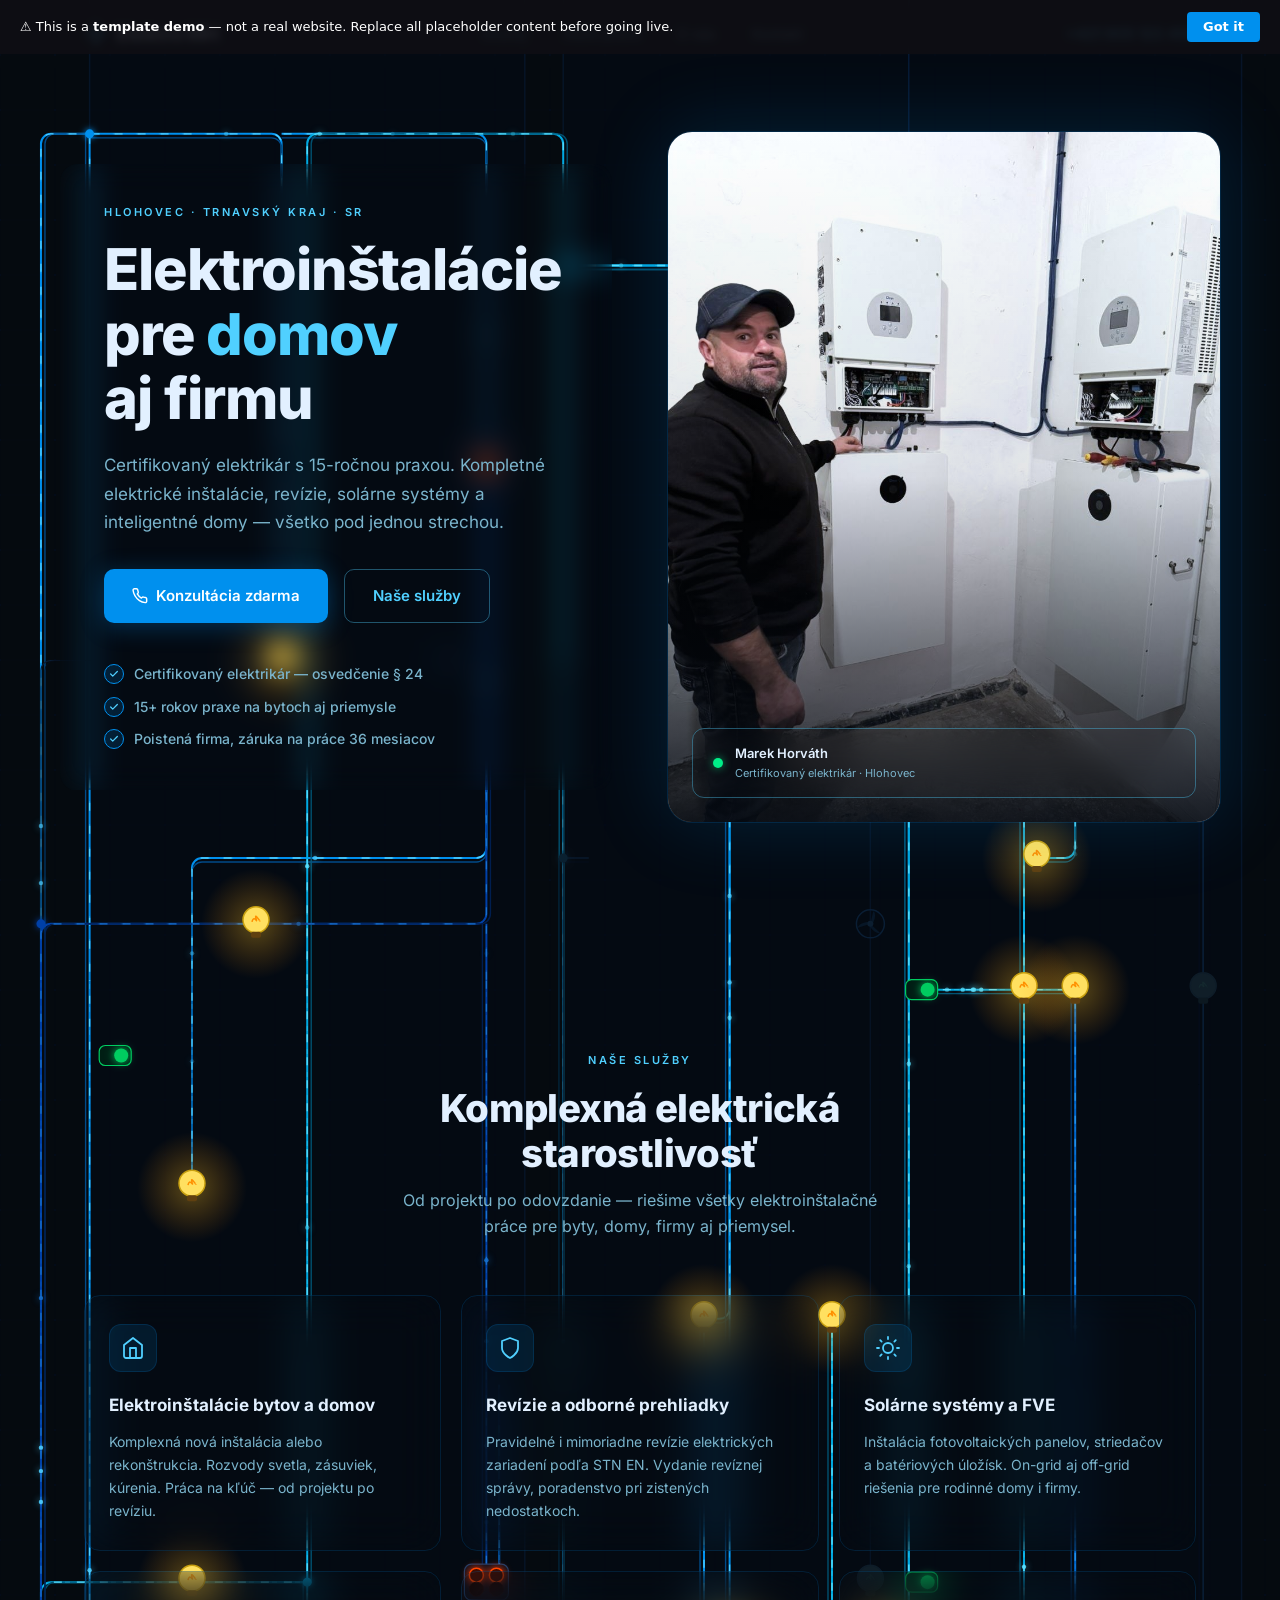
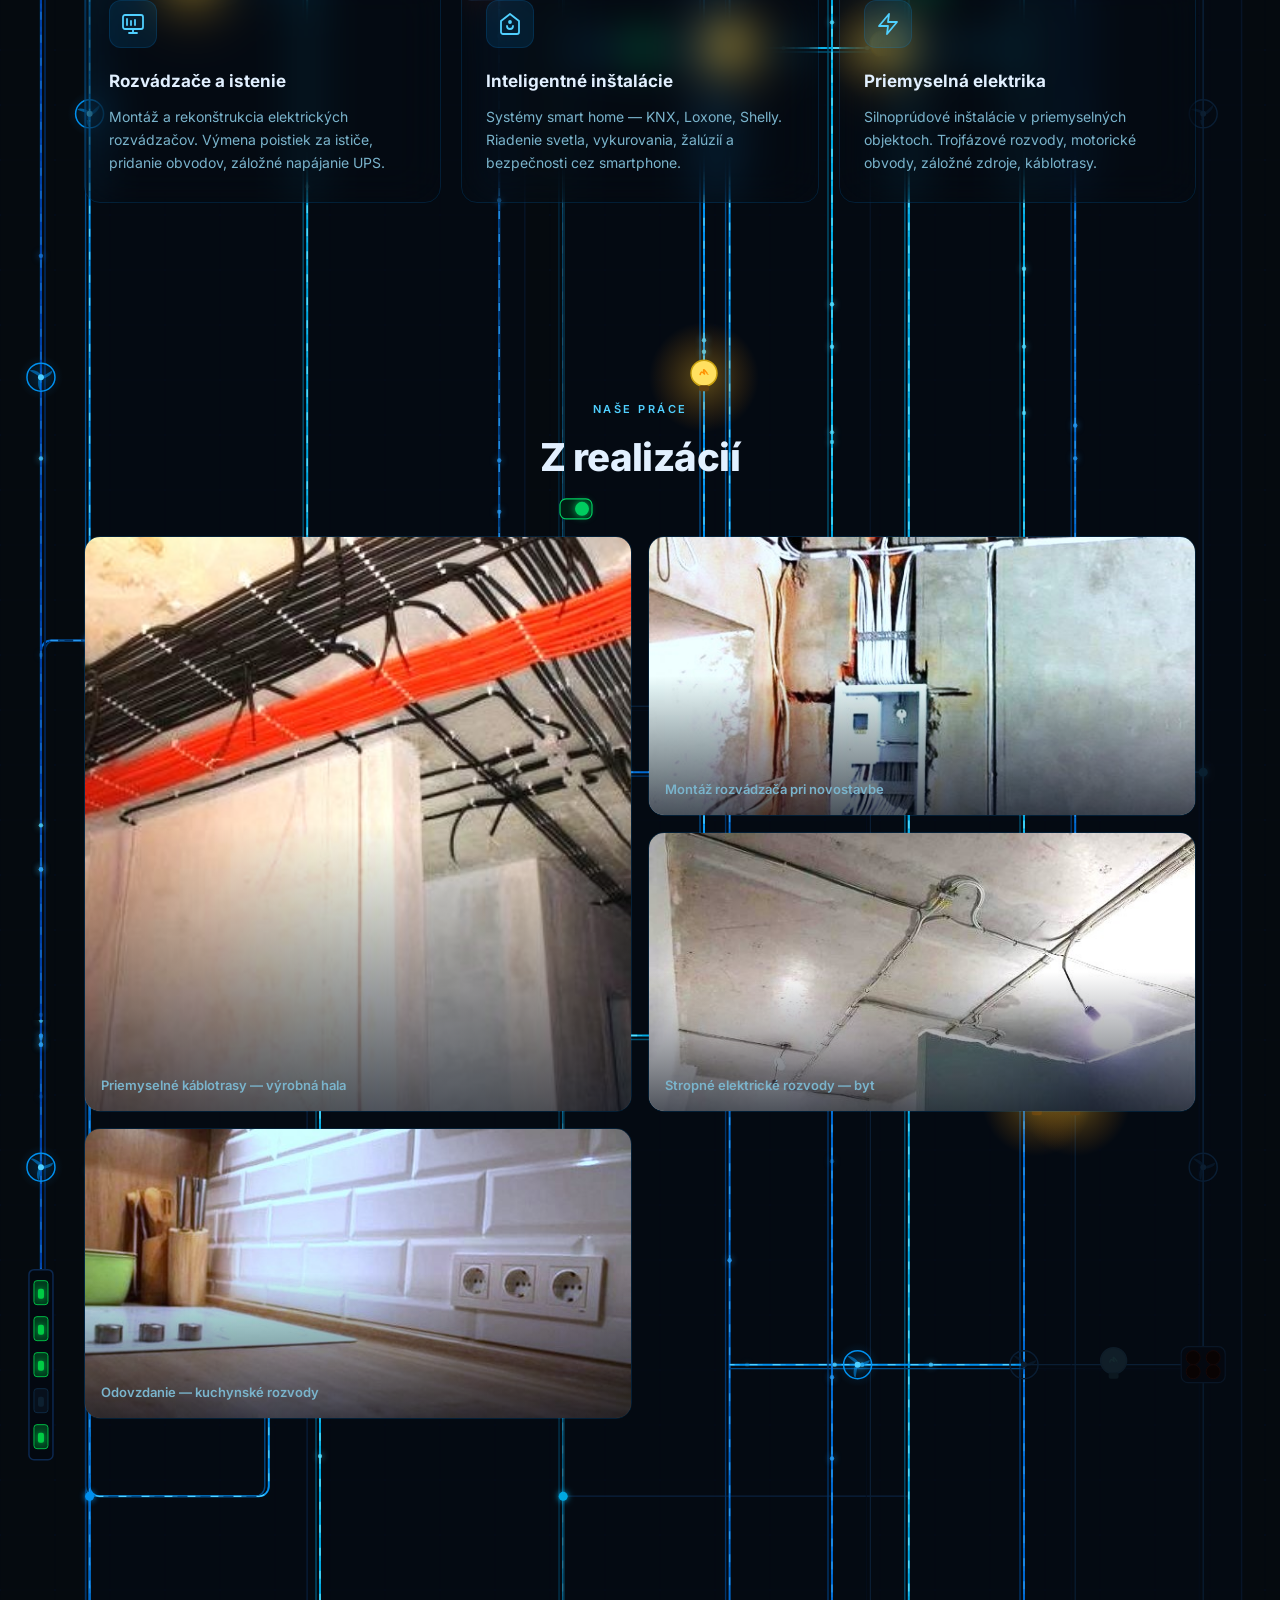
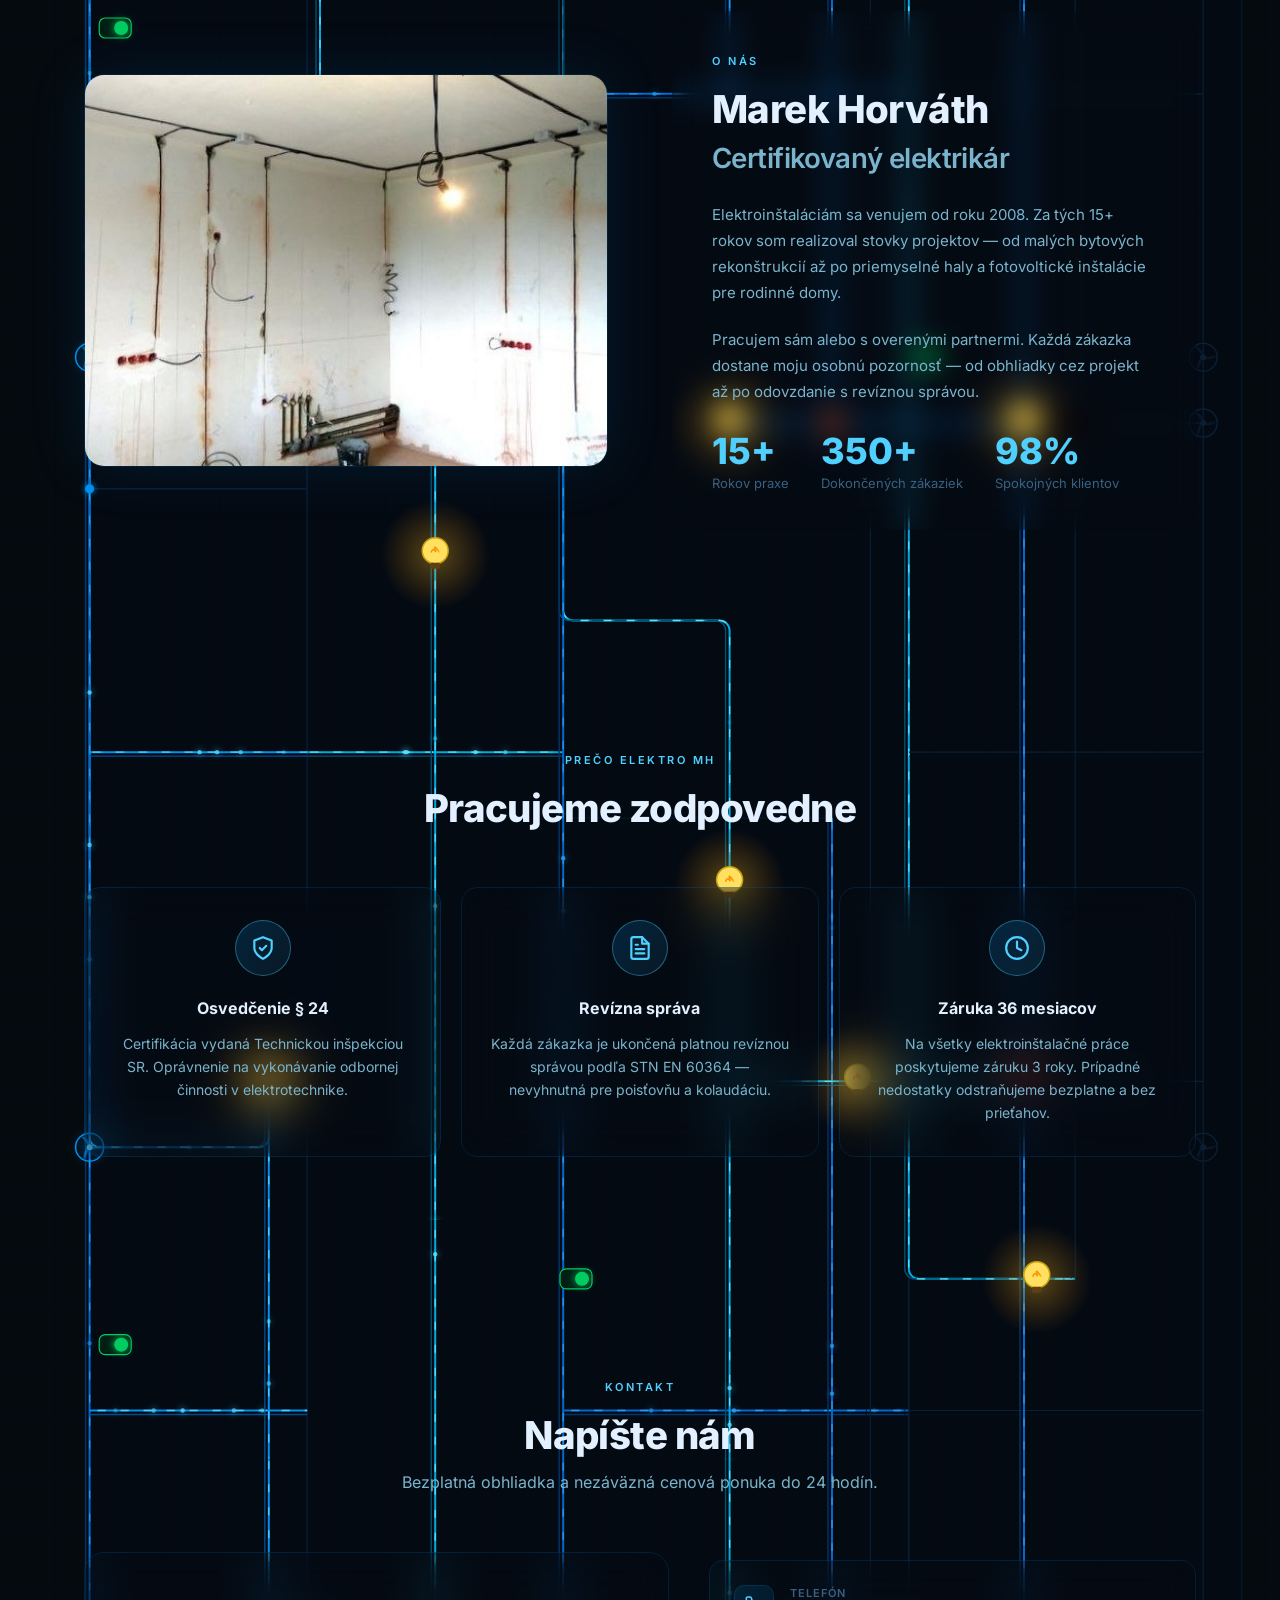
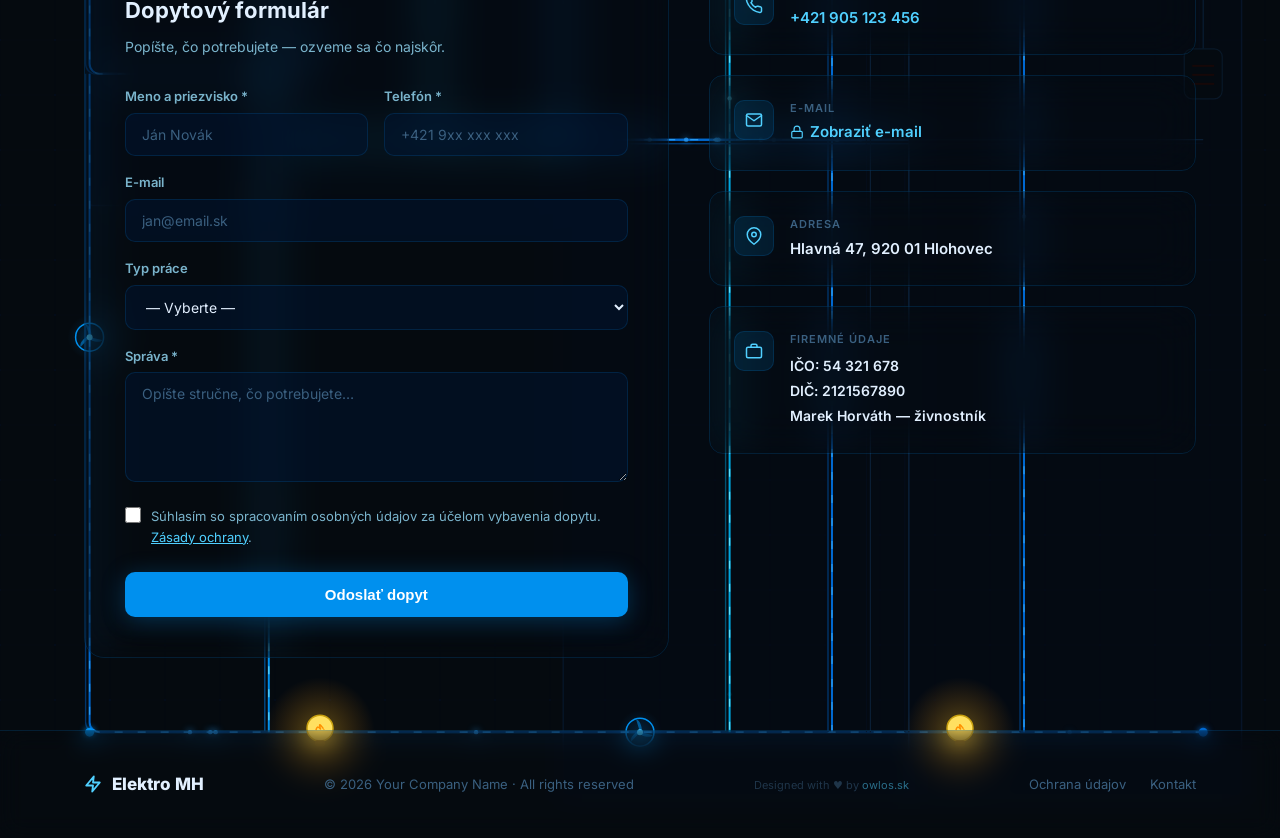
==== index.html @ 4c2c9cc1 "initial commit" ====
<!DOCTYPE html>
<html lang="sk">
<head>
<meta charset="UTF-8">
<meta name="viewport" content="width=device-width,initial-scale=1">
<title>Elektro MH — Marek Horváth · Elektroinštalácie Hlohovec</title>
<meta name="description" content="Certifikovaný elektrikár Hlohovec. Elektroinštalácie, revízie, solárne systémy, rozvádzače. Rýchlo, spoľahlivo, s garanciou.">
<!-- Fonts are self-hosted in /fonts/ — GDPR compliant, no external requests -->
<link rel="stylesheet" href="fonts/fonts.css">
<style>
/* ── Electrician Template — Designed with love by owlos.sk ── */

/* ── Demo disclaimer banner ── */
#owlos-demo-banner{position:fixed;top:0;left:0;right:0;z-index:9999;background:rgba(15,15,20,.92);color:#fff;padding:12px 20px;display:flex;align-items:center;justify-content:space-between;gap:16px;font:13px/1.4 system-ui,sans-serif;backdrop-filter:blur(4px);-webkit-backdrop-filter:blur(4px)}
#owlos-demo-ok{flex-shrink:0;background:#0090ee;color:#fff;border:none;padding:6px 16px;border-radius:4px;cursor:pointer;font:inherit;font-weight:600;white-space:nowrap}

/* ── Reset & root ────────────────────────────────────────── */
*,*::before,*::after{margin:0;padding:0;box-sizing:border-box}
html{scroll-behavior:smooth}
:root{
  --bg:#050a0f;
  --glass:rgba(4,10,22,.70);
  --glass-2:rgba(4,10,22,.88);
  --border:rgba(0,144,238,.16);
  --border-h:rgba(80,208,255,.38);
  --brand:#0090ee;
  --brand-l:#50d0ff;
  --brand-glow:rgba(0,144,238,.10);
  --text:#e2f0ff;
  --text-m:#7ab4cc;
  --text-d:#3a6080;
  --r:12px;
  --r2:20px;
  --blur:blur(22px);
  --tr:.3s ease;
  --nav-h:68px;
}
body{
  background:var(--bg);
  color:var(--text);
  font-family:'Inter',system-ui,-apple-system,sans-serif;
  overflow-x:hidden;
  line-height:1.6;
  position:relative;
}

/* ── Circuit canvas — full page height, scrolls with content */
#circuit{
  position:absolute;top:0;left:0;
  width:100%;
  pointer-events:auto;z-index:0;
}

/* ── All page content above circuit ──────────────────────── */
header,main,footer{position:relative;z-index:1}

/* ── Pointer-events threading ─────────────────────────────── */
/* main passes through clicks to canvas in gap areas         */
main{pointer-events:none}
/* sections and footer intercept clicks normally             */
section,footer,header{pointer-events:auto}

/* Sections are transparent — circuit visible everywhere     */

/* ── Gap strips between sections — circuit shines through ── */
.gap{
  height:72px;
  background:transparent;
  pointer-events:none;
  position:relative;z-index:1;
}

/* ── Layout ──────────────────────────────────────────────── */
.container{max-width:1160px;margin:0 auto;padding:0 24px}
.section{padding:72px 0}
.section-sm{padding:48px 0}

/* ── Glass card ──────────────────────────────────────────── */
.glass{
  background:rgba(4,10,22,.001);
  backdrop-filter:var(--blur);
  -webkit-backdrop-filter:var(--blur);
  border:1px solid var(--border);
  border-radius:var(--r2);
}

/* ── Typography ──────────────────────────────────────────── */
.eyebrow{
  display:inline-block;
  font-size:11px;font-weight:600;
  letter-spacing:2.5px;text-transform:uppercase;
  color:var(--brand-l);margin-bottom:16px;
}
h1{font-size:clamp(36px,4.5vw,60px);font-weight:800;line-height:1.12;letter-spacing:-.02em}
h2{font-size:clamp(26px,3vw,40px);font-weight:800;line-height:1.18;letter-spacing:-.015em}
h3{font-size:18px;font-weight:700}
.accent{color:var(--brand-l)}
.section-head{text-align:center;margin-bottom:56px}
.section-head h2{margin-bottom:12px}
.section-head p{color:var(--text-m);max-width:520px;margin:0 auto}

/* ── Buttons ─────────────────────────────────────────────── */
.btn{
  display:inline-flex;align-items:center;gap:8px;
  padding:14px 28px;border-radius:10px;font-size:15px;font-weight:600;
  text-decoration:none;transition:all var(--tr);cursor:pointer;border:none;
}
.btn-primary{
  background:var(--brand);color:#fff;
  box-shadow:0 4px 24px rgba(0,144,238,.30);
}
.btn-primary:hover{background:#00a8ff;box-shadow:0 4px 32px rgba(0,144,238,.50);transform:translateY(-1px)}
.btn-outline{
  background:transparent;color:var(--brand-l);
  border:1.5px solid var(--border-h);
}
.btn-outline:hover{background:var(--brand-glow);border-color:var(--brand-l)}

/* ── NAV ─────────────────────────────────────────────────── */
.nav{
  position:fixed;top:0;left:0;right:0;height:var(--nav-h);
  z-index:100;transition:background var(--tr),box-shadow var(--tr);
}
.nav.scrolled{
  background:rgba(4,10,20,.88);
  backdrop-filter:blur(20px);-webkit-backdrop-filter:blur(20px);
  box-shadow:0 1px 0 var(--border);
}
.nav-inner{
  height:var(--nav-h);display:flex;align-items:center;gap:32px;
}
.logo{
  font-size:20px;font-weight:800;color:var(--text);letter-spacing:-.02em;
  text-decoration:none;display:flex;align-items:center;gap:8px;flex-shrink:0;
}
.logo-icon{color:var(--brand-l)}
.nav-links{display:flex;gap:4px;margin:0 auto}
.nav-links a{
  padding:8px 16px;border-radius:8px;font-size:14px;font-weight:500;
  color:var(--text-m);text-decoration:none;transition:all var(--tr);
}
.nav-links a:hover{color:var(--text);background:rgba(0,144,238,.08)}
.nav-tel{
  font-size:15px;font-weight:700;color:var(--brand-l);text-decoration:none;
  flex-shrink:0;transition:color var(--tr);
}
.nav-tel:hover{color:#fff}
.hamburger{display:none;background:none;border:none;cursor:pointer;padding:8px}
.hamburger span{display:block;width:22px;height:2px;background:var(--text-m);border-radius:2px;transition:all var(--tr)}
.hamburger span+span{margin-top:5px}

/* ── HERO ────────────────────────────────────────────────── */
.hero{
  min-height:100svh;
  display:flex;align-items:center;
  padding-top:var(--nav-h);
}
.hero-inner{
  display:grid;
  grid-template-columns:1fr 1fr;
  gap:56px;align-items:center;
  padding:64px 0 80px;
}
.hero-content{
  display:flex;flex-direction:column;align-items:flex-start;
  background:rgba(4,10,22,.001);
  backdrop-filter:blur(14px);-webkit-backdrop-filter:blur(14px);
  border-radius:18px;
  padding:40px 44px;
}
.hero h1{margin-bottom:20px}
.hero-lead{
  font-size:17px;line-height:1.7;
  color:var(--text-m);margin-bottom:32px;max-width:460px;
}
.hero-cta{display:flex;gap:16px;flex-wrap:wrap;margin-bottom:40px}
.trust{display:flex;flex-direction:column;gap:10px}
.trust-item{
  display:flex;align-items:center;gap:10px;
  font-size:14px;font-weight:500;color:var(--text-m);
}
.trust-check{
  width:20px;height:20px;border-radius:50%;flex-shrink:0;
  background:rgba(0,144,238,.15);border:1px solid var(--brand);
  display:flex;align-items:center;justify-content:center;
}
.trust-check svg{width:10px;height:10px;color:var(--brand-l)}

.hero-photo-wrap{
  position:relative;border-radius:24px;overflow:hidden;
  box-shadow:0 0 80px rgba(0,144,238,.18),0 0 0 1px var(--border);
  aspect-ratio:4/5;
}
.hero-photo-wrap img{
  width:100%;height:100%;object-fit:cover;object-position:center top;
  display:block;
}
.hero-photo-wrap::after{
  content:'';position:absolute;inset:0;
  background:linear-gradient(to top,rgba(5,10,18,.9) 0%,rgba(5,10,18,.1) 50%,transparent 100%);
}
.hero-badge{
  position:absolute;bottom:24px;left:24px;right:24px;z-index:2;
  display:flex;align-items:center;gap:12px;
  background:rgba(4,10,22,.001);backdrop-filter:blur(16px);
  border:1px solid var(--border-h);border-radius:12px;padding:14px 20px;
}
.badge-dot{width:10px;height:10px;border-radius:50%;background:#00ee88;flex-shrink:0;
  box-shadow:0 0 8px rgba(0,238,136,.6);}
.badge-txt{font-size:13px;font-weight:600;color:var(--text)}
.badge-sub{font-size:11px;color:var(--text-m);margin-top:2px}

/* ── SERVICES ────────────────────────────────────────────── */
.services-grid{
  display:grid;
  grid-template-columns:repeat(3,1fr);
  gap:20px;
}
.service-card{
  padding:28px 24px;border-radius:16px;
  background:rgba(4,10,22,.001);
  backdrop-filter:var(--blur);-webkit-backdrop-filter:var(--blur);
  border:1px solid var(--border);
  transition:border-color var(--tr),box-shadow var(--tr),transform var(--tr);
  cursor:default;
}
.service-card:hover{
  border-color:var(--border-h);
  box-shadow:0 8px 40px rgba(0,144,238,.14);
  transform:translateY(-3px);
}
.service-icon{
  width:48px;height:48px;border-radius:12px;
  background:rgba(0,144,238,.12);border:1px solid var(--border);
  display:flex;align-items:center;justify-content:center;
  margin-bottom:20px;
  color:var(--brand-l);
}
.service-icon svg{width:24px;height:24px}
.service-card h3{margin-bottom:10px;font-size:17px}
.service-card p{font-size:14px;color:var(--text-m);line-height:1.65}

/* ── PORTFOLIO ───────────────────────────────────────────── */
.portfolio-grid{
  display:grid;
  grid-template-columns:1fr 1fr;
  grid-template-rows:280px 280px;
  gap:16px;
}
.portfolio-item{
  position:relative;border-radius:16px;overflow:hidden;
  border:1px solid var(--border);cursor:pointer;
}
.portfolio-item:first-child{
  grid-row:1/3;
}
.portfolio-item img{
  width:100%;height:100%;object-fit:cover;object-position:center;
  transition:transform .6s ease;display:block;
}
.portfolio-item:hover img{transform:scale(1.04)}
.portfolio-item::after{
  content:'';position:absolute;inset:0;
  background:linear-gradient(to top,rgba(4,10,22,.7) 0%,transparent 50%);
}
.portfolio-caption{
  position:absolute;bottom:16px;left:16px;right:16px;z-index:2;
  font-size:13px;font-weight:600;color:var(--text-m);
}

/* ── ABOUT ───────────────────────────────────────────────── */
.about-inner{
  display:grid;
  grid-template-columns:1fr 1fr;
  gap:64px;align-items:center;
}
.about-photo{
  border-radius:20px;overflow:hidden;
  border:1px solid var(--border);
  box-shadow:0 0 60px rgba(0,144,238,.12);
  aspect-ratio:4/3;
}
.about-photo img{width:100%;height:100%;object-fit:cover;display:block}
.about-content{
  display:flex;flex-direction:column;gap:20px;
  background:rgba(4,10,22,.001);
  backdrop-filter:blur(14px);-webkit-backdrop-filter:blur(14px);
  border-radius:18px;padding:36px 40px;
}
.about-content h2{margin-bottom:4px}
.about-content p{color:var(--text-m);font-size:15px;line-height:1.75}
.stats-row{display:flex;gap:32px;margin-top:8px}
.stat{display:flex;flex-direction:column}
.stat-num{font-size:36px;font-weight:800;color:var(--brand-l);line-height:1}
.stat-lbl{font-size:13px;color:var(--text-d);margin-top:4px}

/* ── WHY US ──────────────────────────────────────────────── */
.why-grid{
  display:grid;
  grid-template-columns:repeat(3,1fr);
  gap:20px;
}
.why-card{
  padding:32px 28px;
  background:rgba(4,10,22,.001);
  backdrop-filter:var(--blur);-webkit-backdrop-filter:var(--blur);
  border:1px solid var(--border);
  border-radius:16px;text-align:center;
}
.why-icon{
  width:56px;height:56px;border-radius:50%;
  background:linear-gradient(135deg,rgba(0,144,238,.20),rgba(80,208,255,.08));
  border:1px solid var(--border-h);
  display:flex;align-items:center;justify-content:center;
  margin:0 auto 20px;color:var(--brand-l);
}
.why-icon svg{width:26px;height:26px}
.why-card h3{margin-bottom:10px;font-size:16px}
.why-card p{font-size:14px;color:var(--text-m);line-height:1.65}

/* ── CONTACT ─────────────────────────────────────────────── */
.contact-inner{
  display:grid;
  grid-template-columns:1.2fr 1fr;
  gap:40px;align-items:start;
}
.contact-form{
  padding:40px;border-radius:20px;
  background:rgba(4,10,22,.001);
  backdrop-filter:var(--blur);-webkit-backdrop-filter:var(--blur);
  border:1px solid var(--border);
}
.contact-form h3{font-size:22px;margin-bottom:8px}
.contact-form>.sub{font-size:14px;color:var(--text-m);margin-bottom:28px}
.field{margin-bottom:16px}
.field label{display:block;font-size:13px;font-weight:600;color:var(--text-m);margin-bottom:6px}
.field input,.field textarea,.field select{
  width:100%;padding:12px 16px;border-radius:10px;font-size:14px;
  background:rgba(0,20,50,.5);border:1px solid var(--border);
  color:var(--text);font-family:inherit;
  transition:border-color var(--tr),box-shadow var(--tr);
  outline:none;
}
.field input:focus,.field textarea:focus{
  border-color:var(--brand);
  box-shadow:0 0 0 3px rgba(0,144,238,.15);
}
.field textarea{min-height:110px;resize:vertical}
.field input::placeholder,.field textarea::placeholder{color:var(--text-d)}
.gdpr{display:flex;gap:10px;align-items:flex-start;margin-bottom:24px;
  font-size:13px;color:var(--text-m);}
.gdpr input[type=checkbox]{width:16px;height:16px;flex-shrink:0;margin-top:1px;accent-color:var(--brand)}
.form-success{
  display:none;padding:16px 20px;border-radius:10px;margin-top:16px;
  background:rgba(0,180,80,.12);border:1px solid rgba(0,180,80,.30);
  font-size:14px;color:#00ee88;
}

.contact-info{display:flex;flex-direction:column;gap:20px;padding-top:8px}
.info-card{
  padding:24px;border-radius:14px;
  background:rgba(4,10,22,.001);
  backdrop-filter:var(--blur);-webkit-backdrop-filter:var(--blur);
  border:1px solid var(--border);
  display:flex;gap:16px;align-items:flex-start;
}
.info-icon{
  width:40px;height:40px;border-radius:10px;flex-shrink:0;
  background:rgba(0,144,238,.12);border:1px solid var(--border);
  display:flex;align-items:center;justify-content:center;
  color:var(--brand-l);
}
.info-icon svg{width:18px;height:18px}
.info-label{font-size:11px;font-weight:600;letter-spacing:1px;
  text-transform:uppercase;color:var(--text-d);margin-bottom:4px}
.info-value{font-size:15px;font-weight:600;color:var(--text)}
.info-value a{color:var(--brand-l);text-decoration:none}
.info-value a:hover{color:#fff}

/* Email reveal */
.em-wrap{display:inline}
.em-btn{
  background:none;border:none;cursor:pointer;padding:0;
  display:inline-flex;align-items:center;gap:6px;
  font-size:15px;font-weight:600;color:var(--brand-l);font-family:inherit;
}
.em-btn:hover{color:#fff}
.em-btn svg{width:14px;height:14px;flex-shrink:0}
.em-decoding{font-size:15px;font-weight:600;color:var(--text-d);font-family:monospace}
.em-revealed{display:inline-flex;align-items:center;gap:8px}
.em-link{font-size:15px;font-weight:600;color:var(--brand-l);text-decoration:none}
.em-link:hover{color:#fff}
.em-copy{
  background:rgba(0,144,238,.10);border:1px solid var(--border);
  border-radius:6px;cursor:pointer;padding:3px 7px;
  color:var(--text-m);display:inline-flex;align-items:center;
  transition:all var(--tr);
}
.em-copy:hover{background:rgba(0,144,238,.20);color:var(--brand-l)}
.em-copy svg{width:12px;height:12px}

/* ── FOOTER ──────────────────────────────────────────────── */
.footer{
  border-top:1px solid var(--border);
  padding:40px 0;
  background:rgba(4,10,22,.001);
  backdrop-filter:blur(12px);
}
.footer-inner{
  display:flex;justify-content:space-between;align-items:center;flex-wrap:wrap;gap:16px;
}
.footer-logo{font-size:17px;font-weight:800;color:var(--text)}
.footer-copy{font-size:13px;color:var(--text-d)}
.footer-links{display:flex;gap:24px}
.footer-links a{font-size:13px;color:var(--text-d);text-decoration:none;transition:color var(--tr)}
.footer-links a:hover{color:var(--text-m)}

/* ── MOBILE ──────────────────────────────────────────────── */
@media(max-width:860px){
  .hero-inner,.about-inner,.contact-inner{grid-template-columns:1fr}
  .hero-photo-wrap{aspect-ratio:3/2}
  .hero-photo-wrap img{object-position:center 35%}
  .hero-content{align-items:center;text-align:center}
  .hero-lead{text-align:left}
  .trust{align-items:flex-start}
  .services-grid{grid-template-columns:1fr 1fr}
  .portfolio-grid{grid-template-columns:1fr;grid-template-rows:auto}
  .portfolio-item:first-child{grid-row:auto}
  .portfolio-item{height:240px}
  .why-grid{grid-template-columns:1fr}
  .stats-row{gap:24px}
  .about-photo{order:-1}
}
@media(max-width:640px){
  .section{padding:64px 0}
  .services-grid{grid-template-columns:1fr}
  .nav-links{display:none}
  .nav-links.open-m{
    display:flex;flex-direction:column;gap:4px;
    position:fixed;top:var(--nav-h);left:0;right:0;
    background:rgba(4,10,20,.96);
    backdrop-filter:blur(20px);-webkit-backdrop-filter:blur(20px);
    padding:16px;z-index:99;
    border-bottom:1px solid var(--border);
  }
  .nav-links.open-m a{padding:12px 16px;border-radius:8px;font-size:16px}
  .hamburger{display:flex;flex-direction:column;margin-left:auto}
  .nav-tel{display:none}
  h1{font-size:34px}
  .hero-content{padding:24px 20px;border-radius:12px}
  .about-content{padding:24px 20px;border-radius:12px}
}
</style>
</head>
<body>

<!-- Demo disclaimer — remove this block when deploying as a real website -->
<div id="owlos-demo-banner">
  <span>⚠️ This is a <strong>template demo</strong> — not a real website. Replace all placeholder content before going live.</span>
  <button id="owlos-demo-ok">Got it</button>
</div>

<!-- ── CIRCUIT BACKGROUND ────────────────────────────────── -->
<canvas id="circuit"></canvas>

<!-- ── NAV ───────────────────────────────────────────────── -->
<header class="nav" id="nav">
  <div class="container nav-inner">
    <a href="#" class="logo">
      <svg class="logo-icon" width="24" height="24" viewBox="0 0 24 24" fill="none" stroke="currentColor" stroke-width="2.5" stroke-linecap="round" stroke-linejoin="round">
        <polygon points="13 2 3 14 12 14 11 22 21 10 12 10 13 2"/>
      </svg>
      Elektro MH
    </a>
    <nav class="nav-links">
      <a href="#sluzby">Služby</a>
      <a href="#portfolio">Naše práce</a>
      <a href="#o-nas">O nás</a>
      <a href="#kontakt">Kontakt</a>
    </nav>
    <a href="tel:+421905123456" class="nav-tel">+421 905 123 456</a>
    <button class="hamburger" id="hbg" aria-label="Menu">
      <span></span><span></span><span></span>
    </button>
  </div>
</header>

<main>

<!-- ── HERO ──────────────────────────────────────────────── -->
<section class="hero" id="top">
  <div class="container hero-inner">
    <div class="hero-content">
      <span class="eyebrow">Hlohovec · Trnavský kraj · SR</span>
      <h1>Elektroinštalácie<br>pre <span class="accent">domov</span><br>aj firmu</h1>
      <p class="hero-lead">Certifikovaný elektrikár s 15-ročnou praxou. Kompletné elektrické inštalácie, revízie, solárne systémy a inteligentné domy — všetko pod jednou strechou.</p>
      <div class="hero-cta">
        <a href="#kontakt" class="btn btn-primary">
          <svg width="16" height="16" viewBox="0 0 24 24" fill="none" stroke="currentColor" stroke-width="2.2" stroke-linecap="round" stroke-linejoin="round"><path d="M22 16.92v3a2 2 0 0 1-2.18 2 19.8 19.8 0 0 1-8.63-3.07A19.5 19.5 0 0 1 4.69 12 19.8 19.8 0 0 1 1.61 3.42 2 2 0 0 1 3.6 1.24h3a2 2 0 0 1 2 1.72 12.8 12.8 0 0 0 .7 2.81 2 2 0 0 1-.45 2.11L7.91 8.91a16 16 0 0 0 6.18 6.18l.96-.96a2 2 0 0 1 2.11-.45 12.8 12.8 0 0 0 2.81.7A2 2 0 0 1 22 16.92z"/></svg>
          Konzultácia zdarma
        </a>
        <a href="#sluzby" class="btn btn-outline">Naše služby</a>
      </div>
      <div class="trust">
        <div class="trust-item">
          <div class="trust-check"><svg viewBox="0 0 24 24" fill="none" stroke="currentColor" stroke-width="3" stroke-linecap="round" stroke-linejoin="round"><polyline points="20 6 9 17 4 12"/></svg></div>
          Certifikovaný elektrikár — osvedčenie § 24
        </div>
        <div class="trust-item">
          <div class="trust-check"><svg viewBox="0 0 24 24" fill="none" stroke="currentColor" stroke-width="3" stroke-linecap="round" stroke-linejoin="round"><polyline points="20 6 9 17 4 12"/></svg></div>
          15+ rokov praxe na bytoch aj priemysle
        </div>
        <div class="trust-item">
          <div class="trust-check"><svg viewBox="0 0 24 24" fill="none" stroke="currentColor" stroke-width="3" stroke-linecap="round" stroke-linejoin="round"><polyline points="20 6 9 17 4 12"/></svg></div>
          Poistená firma, záruka na práce 36 mesiacov
        </div>
      </div>
    </div>

    <div class="hero-photo-wrap">
      <img src="images/hero.jpg" alt="Certified electrician — portrait photo">
      <div class="hero-badge">
        <div class="badge-dot"></div>
        <div>
          <div class="badge-txt">Marek Horváth</div>
          <div class="badge-sub">Certifikovaný elektrikár · Hlohovec</div>
        </div>
      </div>
    </div>
  </div>
</section>

<!-- ── GAP — circuit visible here ────────────────────────── -->
<div class="gap"></div>

<!-- ── SERVICES ───────────────────────────────────────────── -->
<section class="section" id="sluzby">
  <div class="container">
    <div class="section-head">
      <span class="eyebrow">Naše služby</span>
      <h2>Komplexná elektrická<br>starostlivosť</h2>
      <p>Od projektu po odovzdanie — riešime všetky elektroinštalačné práce pre byty, domy, firmy aj priemysel.</p>
    </div>
    <div class="services-grid">

      <div class="service-card">
        <div class="service-icon">
          <svg viewBox="0 0 24 24" fill="none" stroke="currentColor" stroke-width="1.8" stroke-linecap="round" stroke-linejoin="round">
            <path d="M3 9l9-7 9 7v11a2 2 0 0 1-2 2H5a2 2 0 0 1-2-2z"/><polyline points="9 22 9 12 15 12 15 22"/>
          </svg>
        </div>
        <h3>Elektroinštalácie bytov a domov</h3>
        <p>Komplexná nová inštalácia alebo rekonštrukcia. Rozvody svetla, zásuviek, kúrenia. Práca na kľúč — od projektu po revíziu.</p>
      </div>

      <div class="service-card">
        <div class="service-icon">
          <svg viewBox="0 0 24 24" fill="none" stroke="currentColor" stroke-width="1.8" stroke-linecap="round" stroke-linejoin="round">
            <path d="M12 22s8-4 8-10V5l-8-3-8 3v7c0 6 8 10 8 10z"/>
          </svg>
        </div>
        <h3>Revízie a odborné prehliadky</h3>
        <p>Pravidelné i mimoriadne revízie elektrických zariadení podľa STN EN. Vydanie revíznej správy, poradenstvo pri zistených nedostatkoch.</p>
      </div>

      <div class="service-card">
        <div class="service-icon">
          <svg viewBox="0 0 24 24" fill="none" stroke="currentColor" stroke-width="1.8" stroke-linecap="round" stroke-linejoin="round">
            <circle cx="12" cy="12" r="5"/><line x1="12" y1="1" x2="12" y2="3"/><line x1="12" y1="21" x2="12" y2="23"/><line x1="4.22" y1="4.22" x2="5.64" y2="5.64"/><line x1="18.36" y1="18.36" x2="19.78" y2="19.78"/><line x1="1" y1="12" x2="3" y2="12"/><line x1="21" y1="12" x2="23" y2="12"/><line x1="4.22" y1="19.78" x2="5.64" y2="18.36"/><line x1="18.36" y1="5.64" x2="19.78" y2="4.22"/>
          </svg>
        </div>
        <h3>Solárne systémy a FVE</h3>
        <p>Inštalácia fotovoltaických panelov, striedačov a batériových úložísk. On-grid aj off-grid riešenia pre rodinné domy i firmy.</p>
      </div>

      <div class="service-card">
        <div class="service-icon">
          <svg viewBox="0 0 24 24" fill="none" stroke="currentColor" stroke-width="1.8" stroke-linecap="round" stroke-linejoin="round">
            <rect x="2" y="3" width="20" height="14" rx="2"/><line x1="8" y1="21" x2="16" y2="21"/><line x1="12" y1="17" x2="12" y2="21"/>
            <line x1="6" y1="7" x2="6" y2="13"/><line x1="10" y1="9" x2="10" y2="13"/><line x1="14" y1="8" x2="14" y2="13"/>
          </svg>
        </div>
        <h3>Rozvádzače a istenie</h3>
        <p>Montáž a rekonštrukcia elektrických rozvádzačov. Výmena poistiek za ističe, pridanie obvodov, záložné napájanie UPS.</p>
      </div>

      <div class="service-card">
        <div class="service-icon">
          <svg viewBox="0 0 24 24" fill="none" stroke="currentColor" stroke-width="1.8" stroke-linecap="round" stroke-linejoin="round">
            <path d="M3 9l9-7 9 7v11a2 2 0 0 1-2 2H5a2 2 0 0 1-2-2z"/>
            <path d="M9 14a3 3 0 0 0 6 0"/><circle cx="12" cy="10" r="1"/>
          </svg>
        </div>
        <h3>Inteligentné inštalácie</h3>
        <p>Systémy smart home — KNX, Loxone, Shelly. Riadenie svetla, vykurovania, žalúzií a bezpečnosti cez smartphone.</p>
      </div>

      <div class="service-card">
        <div class="service-icon">
          <svg viewBox="0 0 24 24" fill="none" stroke="currentColor" stroke-width="1.8" stroke-linecap="round" stroke-linejoin="round">
            <polygon points="13 2 3 14 12 14 11 22 21 10 12 10 13 2"/>
          </svg>
        </div>
        <h3>Priemyselná elektrika</h3>
        <p>Silnoprúdové inštalácie v priemyselných objektoch. Trojfázové rozvody, motorické obvody, záložné zdroje, káblotrasy.</p>
      </div>

    </div>
  </div>
</section>

<!-- ── GAP ─────────────────────────────────────────────────── -->
<div class="gap"></div>

<!-- ── PORTFOLIO ──────────────────────────────────────────── -->
<section class="section-sm" id="portfolio">
  <div class="container">
    <div class="section-head">
      <span class="eyebrow">Naše práce</span>
      <h2>Z realizácií</h2>
    </div>
    <div class="portfolio-grid">
      <div class="portfolio-item">
        <img src="images/photo_2026-04-30_13-36-33.jpg" alt="Industrial cable trunking installation">
        <div class="portfolio-caption">Priemyselné káblotrasy — výrobná hala</div>
      </div>
      <div class="portfolio-item">
        <img src="images/photo_2026-04-30_13-36-30.jpg" alt="Distribution panel — rough construction phase">
        <div class="portfolio-caption">Montáž rozvádzača pri novostavbe</div>
      </div>
      <div class="portfolio-item">
        <img src="images/photo_2026-04-30_13-36-51.jpg" alt="Ceiling electrical wiring">
        <div class="portfolio-caption">Stropné elektrické rozvody — byt</div>
      </div>
      <div class="portfolio-item">
        <img src="images/photo_2026-04-30_13-36-25.jpg" alt="Kitchen electrical outlets installation">
        <div class="portfolio-caption">Odovzdanie — kuchynské rozvody</div>
      </div>
    </div>
  </div>
</section>

<!-- ── GAP ─────────────────────────────────────────────────── -->
<div class="gap"></div>

<!-- ── ABOUT ──────────────────────────────────────────────── -->
<section class="section" id="o-nas">
  <div class="container about-inner">
    <div>
      <div class="about-photo">
        <img src="images/photo_2026-04-30_13-36-40.jpg" alt="Distribution panel during installation">
      </div>
    </div>
    <div class="about-content">
      <div>
        <span class="eyebrow">O nás</span>
        <h2>Marek Horváth<br><span style="font-size:0.72em;font-weight:600;color:var(--text-m)">Certifikovaný elektrikár</span></h2>
      </div>
      <p>Elektroinštaláciám sa venujem od roku 2008. Za tých 15+ rokov som realizoval stovky projektov — od malých bytových rekonštrukcií až po priemyselné haly a fotovoltické inštalácie pre rodinné domy.</p>
      <p>Pracujem sám alebo s overenými partnermi. Každá zákazka dostane moju osobnú pozornosť — od obhliadky cez projekt až po odovzdanie s revíznou správou.</p>
      <div class="stats-row">
        <div class="stat">
          <span class="stat-num">15+</span>
          <span class="stat-lbl">Rokov praxe</span>
        </div>
        <div class="stat">
          <span class="stat-num">350+</span>
          <span class="stat-lbl">Dokončených zákaziek</span>
        </div>
        <div class="stat">
          <span class="stat-num">98%</span>
          <span class="stat-lbl">Spokojných klientov</span>
        </div>
      </div>
    </div>
  </div>
</section>

<!-- ── GAP ─────────────────────────────────────────────────── -->
<div class="gap"></div>

<!-- ── WHY US ─────────────────────────────────────────────── -->
<section class="section">
  <div class="container">
    <div class="section-head">
      <span class="eyebrow">Prečo Elektro MH</span>
      <h2>Pracujeme zodpovedne</h2>
    </div>
    <div class="why-grid">
      <div class="why-card">
        <div class="why-icon">
          <svg viewBox="0 0 24 24" fill="none" stroke="currentColor" stroke-width="2" stroke-linecap="round" stroke-linejoin="round">
            <path d="M12 22s8-4 8-10V5l-8-3-8 3v7c0 6 8 10 8 10z"/>
            <polyline points="9 12 11 14 15 10"/>
          </svg>
        </div>
        <h3>Osvedčenie § 24</h3>
        <p>Certifikácia vydaná Technickou inšpekciou SR. Oprávnenie na vykonávanie odbornej činnosti v elektrotechnike.</p>
      </div>
      <div class="why-card">
        <div class="why-icon">
          <svg viewBox="0 0 24 24" fill="none" stroke="currentColor" stroke-width="2" stroke-linecap="round" stroke-linejoin="round">
            <path d="M14 2H6a2 2 0 0 0-2 2v16a2 2 0 0 0 2 2h12a2 2 0 0 0 2-2V8z"/><polyline points="14 2 14 8 20 8"/>
            <line x1="16" y1="13" x2="8" y2="13"/><line x1="16" y1="17" x2="8" y2="17"/><polyline points="10 9 9 9 8 9"/>
          </svg>
        </div>
        <h3>Revízna správa</h3>
        <p>Každá zákazka je ukončená platnou revíznou správou podľa STN EN 60364 — nevyhnutná pre poisťovňu a kolaudáciu.</p>
      </div>
      <div class="why-card">
        <div class="why-icon">
          <svg viewBox="0 0 24 24" fill="none" stroke="currentColor" stroke-width="2" stroke-linecap="round" stroke-linejoin="round">
            <circle cx="12" cy="12" r="10"/>
            <polyline points="12 6 12 12 16 14"/>
          </svg>
        </div>
        <h3>Záruka 36 mesiacov</h3>
        <p>Na všetky elektroinštalačné práce poskytujeme záruku 3 roky. Prípadné nedostatky odstraňujeme bezplatne a bez prieťahov.</p>
      </div>
    </div>
  </div>
</section>

<!-- ── GAP ─────────────────────────────────────────────────── -->
<div class="gap"></div>

<!-- ── CONTACT ────────────────────────────────────────────── -->
<section class="section" id="kontakt">
  <div class="container">
    <div class="section-head">
      <span class="eyebrow">Kontakt</span>
      <h2>Napíšte nám</h2>
      <p>Bezplatná obhliadka a nezáväzná cenová ponuka do 24 hodín.</p>
    </div>
    <div class="contact-inner">

      <div class="contact-form">
        <h3>Dopytový formulár</h3>
        <p class="sub">Popíšte, čo potrebujete — ozveme sa čo najskôr.</p>
        <form id="contact-form" novalidate>
          <div style="display:grid;grid-template-columns:1fr 1fr;gap:16px">
            <div class="field">
              <label>Meno a priezvisko *</label>
              <input type="text" name="name" placeholder="Ján Novák" required>
            </div>
            <div class="field">
              <label>Telefón *</label>
              <input type="tel" name="phone" placeholder="+421 9xx xxx xxx" required>
            </div>
          </div>
          <div class="field">
            <label>E-mail</label>
            <input type="email" name="email" placeholder="jan@email.sk">
          </div>
          <div class="field">
            <label>Typ práce</label>
            <select name="type">
              <option value="">— Vyberte —</option>
              <option>Elektroinštalácia bytu / domu</option>
              <option>Revízia elektriky</option>
              <option>Solárny systém</option>
              <option>Rozvádzač / istenie</option>
              <option>Inteligentný dom</option>
              <option>Priemyselná elektrika</option>
              <option>Iné</option>
            </select>
          </div>
          <div class="field">
            <label>Správa *</label>
            <textarea name="msg" placeholder="Opíšte stručne, čo potrebujete…" required></textarea>
          </div>
          <div class="gdpr">
            <input type="checkbox" id="gdpr" required>
            <label for="gdpr">Súhlasím so spracovaním osobných údajov za účelom vybavenia dopytu. <a href="#" style="color:var(--brand-l)">Zásady ochrany</a>.</label>
          </div>
          <button type="submit" class="btn btn-primary" style="width:100%;justify-content:center">Odoslať dopyt</button>
          <div class="form-success" id="form-ok">✓ Dopyt bol odoslaný — ozveme sa do 24 hodín.</div>
        </form>
      </div>

      <div class="contact-info">
        <div class="info-card">
          <div class="info-icon">
            <svg viewBox="0 0 24 24" fill="none" stroke="currentColor" stroke-width="2" stroke-linecap="round" stroke-linejoin="round"><path d="M22 16.92v3a2 2 0 0 1-2.18 2 19.8 19.8 0 0 1-8.63-3.07A19.5 19.5 0 0 1 4.69 12 19.8 19.8 0 0 1 1.61 3.42 2 2 0 0 1 3.6 1.24h3a2 2 0 0 1 2 1.72 12.8 12.8 0 0 0 .7 2.81 2 2 0 0 1-.45 2.11L7.91 8.91a16 16 0 0 0 6.18 6.18l.96-.96a2 2 0 0 1 2.11-.45 12.8 12.8 0 0 0 2.81.7A2 2 0 0 1 22 16.92z"/></svg>
          </div>
          <div>
            <div class="info-label">Telefón</div>
            <div class="info-value"><a href="tel:+421905123456">+421 905 123 456</a></div>
          </div>
        </div>
        <div class="info-card">
          <div class="info-icon">
            <svg viewBox="0 0 24 24" fill="none" stroke="currentColor" stroke-width="2" stroke-linecap="round" stroke-linejoin="round"><path d="M4 4h16c1.1 0 2 .9 2 2v12c0 1.1-.9 2-2 2H4c-1.1 0-2-.9-2-2V6c0-1.1.9-2 2-2z"/><polyline points="22,6 12,13 2,6"/></svg>
          </div>
          <div>
            <div class="info-label">E-mail</div>
            <div class="info-value">
              <span class="em-wrap">
                <button class="em-btn" onclick="emReveal(this)">
                  <svg viewBox="0 0 24 24" fill="none" stroke="currentColor" stroke-width="2" stroke-linecap="round" stroke-linejoin="round"><rect x="3" y="11" width="18" height="11" rx="2" ry="2"/><path d="M7 11V7a5 5 0 0 1 10 0v4"/></svg>
                  Zobraziť e-mail
                </button>
              </span>
            </div>
          </div>
        </div>
        <div class="info-card">
          <div class="info-icon">
            <svg viewBox="0 0 24 24" fill="none" stroke="currentColor" stroke-width="2" stroke-linecap="round" stroke-linejoin="round"><path d="M21 10c0 7-9 13-9 13s-9-6-9-13a9 9 0 0 1 18 0z"/><circle cx="12" cy="10" r="3"/></svg>
          </div>
          <div>
            <div class="info-label">Adresa</div>
            <div class="info-value">Hlavná 47, 920 01 Hlohovec</div>
          </div>
        </div>
        <div class="info-card">
          <div class="info-icon">
            <svg viewBox="0 0 24 24" fill="none" stroke="currentColor" stroke-width="2" stroke-linecap="round" stroke-linejoin="round"><rect x="2" y="7" width="20" height="14" rx="2"/><path d="M16 7V5a2 2 0 0 0-2-2h-4a2 2 0 0 0-2 2v2"/></svg>
          </div>
          <div>
            <div class="info-label">Firemné údaje</div>
            <div class="info-value" style="font-size:14px;line-height:1.8">
              IČO: 54 321 678<br>DIČ: 2121567890<br>Marek Horváth — živnostník
            </div>
          </div>
        </div>
      </div>

    </div>
  </div>
</section>

</main>

<!-- ── FOOTER ─────────────────────────────────────────────── -->
<footer class="footer">
  <div class="container footer-inner">
    <div class="footer-logo">
      <svg width="18" height="18" viewBox="0 0 24 24" fill="none" stroke="#50d0ff" stroke-width="2.5" stroke-linecap="round" stroke-linejoin="round" style="margin-right:6px;vertical-align:-3px"><polygon points="13 2 3 14 12 14 11 22 21 10 12 10 13 2"/></svg>
      Elektro MH
    </div>
    <!-- TODO: Replace with your company name and year -->
    <div class="footer-copy">© 2026 Your Company Name · All rights reserved</div>
    <div class="footer-copy" style="font-size:11px;opacity:.5;margin-top:4px;">Designed with ♥ by <a href="https://owlos.sk" target="_blank" rel="noopener" style="color:var(--brand-l);text-decoration:none;">owlos.sk</a></div>
    <div class="footer-links">
      <a href="#">Ochrana údajov</a>
      <a href="#kontakt">Kontakt</a>
    </div>
  </div>
</footer>

<script>
'use strict';

/* ════════════════════════════════════════════════════════
   CIRCUIT — ported from index.html (full apartment wiring)
   Fixed canvas, viewport-sized. Hero shows full circuit.
   Gaps between sections reveal circuit as page scrolls.
   ════════════════════════════════════════════════════════ */
(function(){
  const cv  = document.getElementById('circuit');
  const ctx = cv.getContext('2d');
  let W = 0, H = 0;
  const NAV = 68; // nav height — circuit starts here

  function resize(){
    /* collapse canvas first so it doesn't inflate scrollHeight */
    cv.width = 1; cv.height = 1;
    W = innerWidth;
    H = document.body.scrollHeight;
    cv.width = W; cv.height = H;
  }
  window.addEventListener('resize', () => setTimeout(resize, 50));
  window.addEventListener('load', resize);
  resize();

  const CC = [
    { h:'#0090ee', n:'#004a88', f:'#50d0ff' },
    { h:'#00a8e0', n:'#005070', f:'#5ae0ff' },
    { h:'#0068d0', n:'#00346a', f:'#2898ee' },
    { h:'#0054c0', n:'#002860', f:'#2080e0' },
    { h:'#0040a8', n:'#001e50', f:'#1870cc' },
  ];
  const ON = [true, true, true, true, true];

  /* Room outlines — map to landing page content blocks */
  const RM = [
    { x:.07, y:.04, w:.34, h:.37 }, // hero left (text area)
    { x:.07, y:.41, w:.17, h:.20 }, // left mid-low
    { x:.07, y:.61, w:.17, h:.20 }, // left bottom
    { x:.24, y:.41, w:.20, h:.40 }, // center corridor
    { x:.44, y:.04, w:.27, h:.48 }, // hero right (photo area)
    { x:.44, y:.52, w:.27, h:.38 }, // right mid
    { x:.71, y:.04, w:.26, h:.86 }, // right column
  ];

  const WS = [
    [0, [[.032,.50],[.032,.07],[.07,.07]]],
    [0, [[.07,.07],[.22,.07],[.22,.15]]],
    [0, [[.22,.07],[.38,.07],[.38,.18],[.15,.18],[.15,.23]]],
    [0, [[.07,.07],[.07,.41],[.07,.52],[.21,.52],[.21,.50]]],
    [0, [[.07,.52],[.07,.61],[.07,.71],[.21,.71],[.21,.70]]],
    [1, [[.032,.50],[.032,.29],[.24,.29]]],
    [1, [[.24,.29],[.24,.41],[.25,.41],[.25,.57],[.34,.57],[.34,.62]]],
    [1, [[.24,.29],[.24,.07],[.44,.07],[.44,.09]]],
    [1, [[.44,.09],[.57,.09],[.57,.25],[.55,.25]]],
    [1, [[.44,.09],[.44,.52],[.44,.63],[.57,.63],[.57,.67]]],
    [1, [[.44,.09],[.71,.09]]],
    [1, [[.71,.09],[.84,.09],[.84,.18],[.81,.18]]],
    [1, [[.71,.09],[.71,.46],[.84,.46],[.81,.46]]],
    [1, [[.71,.09],[.71,.73],[.84,.73],[.81,.73]]],
    [2, [[.032,.50],[.032,.39],[.07,.39]]],
    [2, [[.07,.39],[.12,.39]]],
    [2, [[.07,.39],[.29,.39]]],
    [2, [[.29,.39],[.39,.39],[.39,.26]]],
    [2, [[.07,.39],[.07,.79],[.24,.79],[.24,.78]]],
    [2, [[.07,.79],[.07,.89],[.94,.89]]],
    [3, [[.032,.50],[.032,.15],[.44,.15],[.44,.18]]],
    [3, [[.44,.18],[.44,.40],[.68,.40],[.65,.40]]],
    [3, [[.44,.40],[.68,.40],[.68,.09],[.71,.09]]],
    [3, [[.71,.09],[.94,.09],[.94,.20]]],
    [3, [[.94,.09],[.94,.50]]],
    [3, [[.94,.09],[.94,.79]]],
    [3, [[.44,.18],[.44,.52],[.44,.66],[.65,.66]]],
    [3, [[.44,.18],[.46,.18]]],
    [4, [[.032,.50],[.032,.19],[.38,.19],[.38,.12]]],
    [4, [[.38,.19],[.38,.29]]],
    [0, [[.07,.41],[.24,.41]]],
    [1, [[.24,.41],[.44,.41]]],
    [2, [[.44,.41],[.71,.41]]],
    [3, [[.71,.41],[.94,.41]]],
    [1, [[.24,.80],[.44,.80]]],
    [2, [[.44,.80],[.71,.80]]],

    /* ── дополнительные провода — середина и низ ─────────── */
    /* горизонтальные шины y=0.55 */
    [0, [[.07,.55],[.24,.55]]],
    [1, [[.24,.55],[.44,.55]]],
    [2, [[.44,.55],[.71,.55]]],
    [3, [[.71,.55],[.94,.55]]],
    /* горизонтальные шины y=0.65 */
    [0, [[.07,.65],[.24,.65]]],
    [1, [[.24,.65],[.44,.65]]],
    [3, [[.71,.65],[.94,.65]]],
    /* горизонтальные шины y=0.75 */
    [0, [[.07,.75],[.24,.75]]],
    [2, [[.44,.75],[.71,.75]]],
    [3, [[.71,.75],[.94,.75]]],
    /* вертикальные ответвления вниз */
    [1, [[.34,.62],[.34,.80]]],    // центр-лево вниз
    [0, [[.21,.70],[.21,.89]]],    // лево-центр до нижней шины
    [2, [[.65,.66],[.65,.89]]],    // право-центр до нижней шины
    [1, [[.57,.67],[.57,.89]]],    // право-центр до нижней шины
    [3, [[.71,.73],[.71,.89]]],    // правая колонна до нижней шины
    /* дополнительные горизонтали y=0.79 */
    [1, [[.34,.80],[.44,.80]]],
    [2, [[.44,.80],[.71,.80]]],    // (дублируем с другим ci для яркости)
    [3, [[.71,.80],[.94,.80]]],
    /* глубокие вертикали по центру */
    [2, [[.44,.55],[.44,.80]]],    // центр полная вертикаль
    [3, [[.68,.40],[.68,.89]]],    // право-центр полная вертикаль

    /* ── правая зона x > 0.44 — дополнительные провода ─── */
    /* вертикали внутри правой комнаты */
    [1, [[.80,.09],[.80,.46]]],    // x=0.80 вертикаль верх
    [2, [[.80,.46],[.80,.89]]],    // x=0.80 вертикаль низ
    [0, [[.57,.09],[.57,.40]]],    // x=0.57 вертикаль от верха
    [2, [[.57,.40],[.57,.55]]],    // x=0.57 продолжение
    /* горизонтали внутри правой зоны */
    [1, [[.57,.30],[.80,.30]]],    // y=0.30 широкая горизонталь
    [0, [[.44,.30],[.57,.30]]],    // y=0.30 лево-центр
    [2, [[.57,.45],[.80,.45]]],    // y=0.45 горизонталь
    [1, [[.44,.45],[.57,.45]]],    // y=0.45 лево
    [0, [[.57,.50],[.80,.50]]],    // y=0.50 горизонталь
    [3, [[.80,.50],[.94,.50]]],    // y=0.50 до правого края
    [2, [[.57,.60],[.80,.60]]],    // y=0.60 горизонталь
    [3, [[.80,.60],[.94,.60]]],    // y=0.60 до правого края
    [1, [[.57,.70],[.80,.70]]],    // y=0.70 горизонталь
    [3, [[.80,.70],[.94,.70]]],    // y=0.70 до правого края
    /* ответвления от правой колонны */
    [1, [[.71,.20],[.84,.20]]],    // y=0.20 внутри правой комнаты
    [2, [[.84,.20],[.84,.46]]],    // вертикаль между лампами
    [3, [[.84,.46],[.84,.73]]],    // вертикаль нижняя
    /* соединения центр-право */
    [0, [[.55,.25],[.55,.45]]],    // x=0.55 вертикаль
    [1, [[.65,.25],[.65,.40]]],    // x=0.65 вертикаль верх
    [2, [[.65,.45],[.65,.60]]],    // x=0.65 вертикаль середина
  ];

  const CM = [
    {t:'bulb',ci:0,x:.22,y:.15}, {t:'bulb',ci:0,x:.15,y:.23},
    {t:'sw',  ci:0,x:.09,y:.21},
    {t:'jn',  ci:0,x:.07,y:.07}, {t:'jn',  ci:2,x:.07,y:.39},
    {t:'jn',  ci:4,x:.032,y:.19},{t:'jn',  ci:0,x:.07,y:.52},
    {t:'jn',  ci:0,x:.07,y:.61},
    {t:'bulb',ci:0,x:.21,y:.50}, {t:'sw',  ci:0,x:.09,y:.54},
    {t:'bulb',ci:0,x:.21,y:.70}, {t:'sw',  ci:0,x:.09,y:.74},
    {t:'bulb',ci:1,x:.34,y:.62}, {t:'sw',  ci:1,x:.26,y:.58},
    {t:'jn',  ci:1,x:.24,y:.29}, {t:'jn',  ci:1,x:.24,y:.41},
    {t:'jn',  ci:1,x:.24,y:.80},
    {t:'bulb',ci:1,x:.55,y:.25}, {t:'sw',  ci:1,x:.45,y:.37},
    {t:'jn',  ci:1,x:.44,y:.09}, {t:'jn',  ci:3,x:.44,y:.18},
    {t:'jn',  ci:2,x:.44,y:.41},
    {t:'bulb',ci:1,x:.57,y:.67}, {t:'sw',  ci:1,x:.45,y:.73},
    {t:'jn',  ci:1,x:.44,y:.52}, {t:'jn',  ci:1,x:.44,y:.80},
    {t:'bulb',ci:1,x:.81,y:.18}, {t:'bulb',ci:1,x:.81,y:.46},
    {t:'bulb',ci:1,x:.81,y:.73},
    {t:'sw',  ci:1,x:.72,y:.29}, {t:'sw',  ci:1,x:.72,y:.59},
    {t:'jn',  ci:1,x:.71,y:.09}, {t:'jn',  ci:3,x:.94,y:.09},
    {t:'jn',  ci:3,x:.94,y:.41}, {t:'jn',  ci:2,x:.71,y:.41},
    {t:'jn',  ci:2,x:.94,y:.89}, {t:'jn',  ci:0,x:.07,y:.89},
    {t:'boil',ci:4,x:.38,y:.12}, {t:'stov',ci:4,x:.38,y:.29},

    /* ── Gap 1 (hero → services) y≈0.31 ───────────────────── */
    {t:'fan', ci:0,x:.07, y:.31},   // left vertical WS[3]
    {t:'fan', ci:3,x:.94, y:.31},   // right vertical WS[24]
    {t:'bulb',ci:1,x:.15, y:.29},   // WS[5] horizontal mid
    {t:'bulb',ci:3,x:.68, y:.29},   // WS[22] vertical

    /* ── Gap 2 (services → portfolio) y≈0.47 ──────────────── */
    {t:'fan', ci:1,x:.032,y:.47},   // panel wire WS[5]
    {t:'fan', ci:3,x:.94, y:.47},   // right vertical WS[24]
    {t:'boil',ci:2,x:.29, y:.39},   // WS[16] horizontal branch

    /* ── Gap 3 (portfolio → about) y≈0.59 ─────────────────── */
    {t:'fan', ci:0,x:.07, y:.59},   // left vertical WS[4]
    {t:'fan', ci:3,x:.94, y:.59},   // right vertical WS[25]
    {t:'stov',ci:2,x:.12, y:.39},   // WS[15] short branch

    /* ── Gap 4 (about → why) y≈0.71 ───────────────────────── */
    {t:'fan', ci:0,x:.07, y:.71},   // WS[4] end
    {t:'fan', ci:3,x:.94, y:.71},   // right vertical WS[25]

    /* ── Gap 5 (why → contact) y≈0.83 ─────────────────────── */
    {t:'fan', ci:0,x:.07, y:.83},   // WS[19] left segment
    {t:'boil',ci:3,x:.94, y:.79},   // near WS[25] end

    /* ── Bottom horizontal wire WS[19] y=0.89 ──────────────── */
    {t:'bulb',ci:2,x:.25, y:.89},
    {t:'fan', ci:2,x:.50, y:.89},
    {t:'bulb',ci:2,x:.75, y:.89},

    /* ── Right column extras ────────────────────────────────── */
    {t:'bulb',ci:3,x:.94, y:.20},   // WS[24] upper
    {t:'stov',ci:3,x:.94, y:.50},   // WS[24] mid

    /* ── WS[20] horizontal y=0.15 (ci:3) ───────────────────── */
    {t:'fan', ci:3,x:.20, y:.15},
    {t:'fan', ci:3,x:.35, y:.15},

    /* ── WS[22] vertical x=0.68 (ci:3) ─────────────────────── */
    {t:'fan', ci:3,x:.68, y:.19},

    /* ── Panel wire extra (ci:4) ────────────────────────────── */
    {t:'fan', ci:4,x:.032,y:.35},
    {t:'bulb',ci:4,x:.20, y:.19},

    /* ── правая зона x > 0.44 — новые компоненты ─────────── */
    /* x=0.57 вертикаль */
    {t:'bulb',ci:0,x:.57, y:.30},
    {t:'fan', ci:2,x:.57, y:.45},
    {t:'sw',  ci:0,x:.50, y:.30},
    {t:'bulb',ci:2,x:.57, y:.60},
    /* x=0.65 вертикаль */
    {t:'bulb',ci:1,x:.65, y:.25},
    {t:'fan', ci:2,x:.65, y:.45},
    {t:'boil',ci:2,x:.65, y:.60},
    /* x=0.80 вертикаль */
    {t:'bulb',ci:1,x:.80, y:.20},
    {t:'sw',  ci:1,x:.72, y:.20},
    {t:'fan', ci:2,x:.80, y:.45},
    {t:'bulb',ci:0,x:.80, y:.60},
    {t:'stov',ci:2,x:.80, y:.70},
    {t:'fan', ci:3,x:.80, y:.50},
    /* горизонтальные лампы y=0.30 */
    {t:'bulb',ci:1,x:.69, y:.30},
    {t:'sw',  ci:1,x:.52, y:.45},
    /* y=0.50 горизонталь */
    {t:'fan', ci:0,x:.67, y:.50},
    {t:'bulb',ci:3,x:.87, y:.50},
    /* y=0.70 горизонталь */
    {t:'bulb',ci:1,x:.67, y:.70},
    {t:'fan', ci:3,x:.87, y:.70},
    /* правая колонна внутренняя */
    {t:'bulb',ci:1,x:.84, y:.20},
    {t:'bulb',ci:2,x:.84, y:.46},  // дополнительный
    {t:'stov',ci:3,x:.84, y:.60},
    {t:'fan', ci:3,x:.94, y:.60},
    /* x=0.55 вертикаль */
    {t:'bulb',ci:0,x:.55, y:.35},
    {t:'boil',ci:1,x:.55, y:.45},
  ];

  const SW = [
    {x:.09,y:.21,ci:0},{x:.09,y:.54,ci:0},{x:.09,y:.74,ci:0},
    {x:.26,y:.58,ci:1},{x:.45,y:.37,ci:1},{x:.45,y:.73,ci:1},
    {x:.72,y:.29,ci:1},{x:.72,y:.59,ci:1},
  ];

  const PT = [];
  WS.forEach((_,si)=>{
    for(let i=0;i<5;i++)
      PT.push({si, t:Math.random(), v:.003+Math.random()*.003});
  });

  let doff = 0;

  /* Map circuit Y so topmost room (0.04) starts at nav, bottom (0.90) at page end */
  const CTOP=0.06, CBOT=0.90;
  function mapY(ry){ return NAV + (ry-CTOP)/(CBOT-CTOP)*(H-NAV-40); }
  function mkPts(rp){ return rp.map(([x,y])=>({x:x*W, y:mapY(y)})); }

  function drawLine(pts,col,lw,dash,off){
    if(pts.length<2)return;
    ctx.strokeStyle=col; ctx.lineWidth=lw;
    ctx.setLineDash(dash||[]); ctx.lineDashOffset=(off!=null)?-off:0;
    ctx.beginPath(); ctx.moveTo(pts[0].x,pts[0].y);
    for(let i=1;i<pts.length-1;i++)
      ctx.arcTo(pts[i].x,pts[i].y,pts[i+1].x,pts[i+1].y,10);
    ctx.lineTo(pts[pts.length-1].x,pts[pts.length-1].y);
    ctx.stroke(); ctx.setLineDash([]);
  }

  function drawWireSeg([ci,rp]){
    const cc=CC[ci],on=ON[ci],pts=mkPts(rp);
    drawLine(pts,on?cc.h:'#0a1e34',on?2:1.2);
    if(pts.length>=2){
      const dx=pts[1].x-pts[0].x,dy=pts[1].y-pts[0].y,l=Math.sqrt(dx*dx+dy*dy)||1;
      const nx=-dy/l*4,ny=dx/l*4;
      drawLine(pts.map(p=>({x:p.x+nx,y:p.y+ny})),on?cc.n:'#060e1e',on?1.4:0.8);
    }
    if(on){
      drawLine(pts,cc.f,1.3,[8,15],doff);
      ctx.globalAlpha=.45; drawLine(pts,cc.f,.8,[5,18],doff*.65); ctx.globalAlpha=1;
    }
  }

  function ptXY(pts,t){
    const segs=[];let tot=0;
    for(let i=1;i<pts.length;i++){
      const dx=pts[i].x-pts[i-1].x,dy=pts[i].y-pts[i-1].y;
      const l=Math.sqrt(dx*dx+dy*dy); segs.push(l); tot+=l;
    }
    let tgt=t*tot,acc=0;
    for(let i=0;i<segs.length;i++){
      if(acc+segs[i]>=tgt){
        const f=(tgt-acc)/segs[i];
        return{x:pts[i].x+(pts[i+1].x-pts[i].x)*f,
               y:pts[i].y+(pts[i+1].y-pts[i].y)*f};
      } acc+=segs[i];
    }
    return pts[pts.length-1];
  }

  function drawBulb(x,y,on){
    if(on){
      const g=ctx.createRadialGradient(x,y,0,x,y,55);
      g.addColorStop(0,'rgba(255,200,40,.34)'); g.addColorStop(1,'rgba(255,140,0,0)');
      ctx.fillStyle=g; ctx.beginPath(); ctx.arc(x,y,55,0,Math.PI*2); ctx.fill();
    }
    ctx.fillStyle=on?'#ffe060':'#101e28';
    ctx.strokeStyle=on?'#c8a010':'#0e1c28'; ctx.lineWidth=1.5;
    ctx.beginPath(); ctx.arc(x,y-4,13,0,Math.PI*2); ctx.fill(); ctx.stroke();
    ctx.strokeStyle=on?'#ff9000':'#14282e'; ctx.lineWidth=1.5;
    ctx.beginPath();
    ctx.moveTo(x-4,y-2); ctx.bezierCurveTo(x-2,y-10,x+2,y+1,x,y-5);
    ctx.bezierCurveTo(x-2,y-12,x+4,y-2,x+4,y-3); ctx.stroke();
    ctx.fillStyle=on?'#604010':'#0c1820';
    ctx.beginPath(); ctx.roundRect(x-5,y+8,10,6,2); ctx.fill();
  }

  function drawSw(x,y,on){
    ctx.fillStyle=on?'#001e14':'#070e18';
    ctx.strokeStyle=on?'#00cc60':'#153040'; ctx.lineWidth=1.2;
    ctx.beginPath(); ctx.roundRect(x-16,y-10,32,20,6); ctx.fill(); ctx.stroke();
    if(on){ctx.shadowColor='#00cc60';ctx.shadowBlur=8;}
    ctx.fillStyle=on?'#00cc60':'#153040';
    ctx.beginPath(); ctx.arc(on?x+6:x-6,y,7,0,Math.PI*2); ctx.fill();
    ctx.shadowBlur=0;
  }

  function drawJn(x,y,col){
    ctx.fillStyle=col; ctx.shadowColor=col; ctx.shadowBlur=6;
    ctx.beginPath(); ctx.arc(x,y,4.5,0,Math.PI*2); ctx.fill();
    ctx.shadowBlur=0;
  }

  function drawBoil(x,y,on){
    ctx.fillStyle=on?'#06101e':'#040a10';
    ctx.strokeStyle=on?'#0e4080':'#091828'; ctx.lineWidth=1.2;
    ctx.beginPath(); ctx.roundRect(x-19,y-25,38,50,8); ctx.fill(); ctx.stroke();
    if(on){ctx.shadowColor='#ff4800';ctx.shadowBlur=9;}
    ctx.strokeStyle=on?'#ff5000':'#160808'; ctx.lineWidth=2;
    for(let i=0;i<3;i++){
      ctx.beginPath(); ctx.moveTo(x-11,y-8+i*9); ctx.lineTo(x+11,y-8+i*9); ctx.stroke();
    }
    ctx.shadowBlur=0;
  }

  function drawStov(x,y,on){
    ctx.fillStyle=on?'#060f1c':'#040810';
    ctx.strokeStyle=on?'#164070':'#091626'; ctx.lineWidth=1.2;
    ctx.beginPath(); ctx.roundRect(x-22,y-18,44,36,7); ctx.fill(); ctx.stroke();
    [[-10,-7],[10,-7],[-10,7],[10,7]].forEach(([bx,by_],i)=>{
      const hot=on&&i<2;
      if(hot){ctx.shadowColor='#ff3800';ctx.shadowBlur=9;}
      ctx.strokeStyle=hot?'#ff4400':'#160808';
      ctx.fillStyle=hot?'#160504':'#090303'; ctx.lineWidth=hot?1.5:1;
      ctx.beginPath(); ctx.arc(x+bx,y+by_,7,0,Math.PI*2); ctx.fill(); ctx.stroke();
      ctx.shadowBlur=0;
    });
  }

  function drawFan(x,y,on,ang){
    if(on){
      const g=ctx.createRadialGradient(x,y,0,x,y,22);
      g.addColorStop(0,'rgba(0,144,238,.18)'); g.addColorStop(1,'rgba(0,144,238,0)');
      ctx.fillStyle=g; ctx.beginPath(); ctx.arc(x,y,22,0,Math.PI*2); ctx.fill();
    }
    ctx.strokeStyle=on?'#0090ee':'#0a1e34'; ctx.lineWidth=1.5;
    ctx.beginPath(); ctx.arc(x,y,14,0,Math.PI*2); ctx.stroke();
    for(let i=0;i<3;i++){
      const a=ang+(i*Math.PI*2/3);
      ctx.save(); ctx.translate(x,y); ctx.rotate(a);
      ctx.fillStyle=on?'rgba(0,144,238,.55)':'rgba(10,30,52,.6)';
      ctx.beginPath(); ctx.ellipse(6,0,7,3,0,0,Math.PI); ctx.fill();
      ctx.restore();
    }
    ctx.fillStyle=on?'#50d0ff':'#0c1e30';
    ctx.beginPath(); ctx.arc(x,y,3,0,Math.PI*2); ctx.fill();
  }
  let fanAngle=0;

  function drawPanel(cx,cy){
    ctx.fillStyle='#030810'; ctx.strokeStyle='#0c2850'; ctx.lineWidth=1.5;
    ctx.beginPath(); ctx.roundRect(cx-12,cy-95,24,190,5); ctx.fill(); ctx.stroke();
    for(let i=0;i<5;i++){
      const by=cy-72+i*36,act=ON[i];
      ctx.fillStyle=act?'#003a1c':'#07101c';
      ctx.strokeStyle=act?'#00b844':'#0d2840'; ctx.lineWidth=1;
      ctx.beginPath(); ctx.roundRect(cx-7,by-12,14,24,3); ctx.fill(); ctx.stroke();
      if(act){ctx.shadowColor='#00aa44';ctx.shadowBlur=6;}
      ctx.fillStyle=act?'#00cc44':'#0d2030';
      ctx.beginPath(); ctx.roundRect(cx-3,by-4,6,10,2); ctx.fill();
      ctx.shadowBlur=0;
    }
  }

  /* Click — switches + panel breakers
     Слушаем document, а не canvas: секции перекрывают canvas по z-index,
     но document.click срабатывает в фазе всплытия — координаты всегда доступны */
  function _swHit(mx,my){
    /* mx = clientX, my = clientY + scrollY (абсолютные координаты страницы) */
    let hit=false;
    SW.forEach(s=>{
      if(Math.abs(mx-s.x*W)<22&&Math.abs(my-mapY(s.y))<16) hit=true;
    });
    const ppx=.032*W;
    for(let i=0;i<5;i++){
      const by=mapY(.50)-72+i*36;
      if(Math.abs(mx-ppx)<16&&Math.abs(my-by)<18) hit=true;
    }
    return hit;
  }

  document.addEventListener('click',function(e){
    const mx=e.clientX, my=e.clientY+window.scrollY;
    SW.forEach(s=>{
      if(Math.abs(mx-s.x*W)<22&&Math.abs(my-mapY(s.y))<16) ON[s.ci]=!ON[s.ci];
    });
    const ppx=.032*W;
    for(let i=0;i<5;i++){
      const by=mapY(.50)-72+i*36;
      if(Math.abs(mx-ppx)<16&&Math.abs(my-by)<18) ON[i]=!ON[i];
    }
  });

  document.addEventListener('mousemove',function(e){
    const mx=e.clientX, my=e.clientY+window.scrollY;
    document.body.style.cursor=_swHit(mx,my)?'pointer':'';
  });

  /* Auto-switch */
  (function auto(){
    const i=Math.floor(Math.random()*ON.length);
    ON[i]=!ON[i];
    setTimeout(auto,3200+Math.random()*5000);
  }());

  function draw(){
    /* only repaint the visible strip + small buffer */
    const sy  = window.scrollY;
    const vT  = Math.max(0,  sy - 80);
    const vB  = Math.min(H,  sy + innerHeight + 80);

    ctx.fillStyle='#050a0f';
    ctx.fillRect(0, vT, W, vB - vT);

    ctx.save();
    ctx.beginPath(); ctx.rect(0, vT, W, vB - vT); ctx.clip();

    /* Grid — only within circuit bounds */
    const g=55;
    const gT=Math.max(vT, NAV), gB=Math.min(vB, H-40);
    ctx.strokeStyle='rgba(0,50,120,.055)'; ctx.lineWidth=.5; ctx.setLineDash([]);
    for(let x=0;x<W;x+=g){ctx.beginPath();ctx.moveTo(x,gT);ctx.lineTo(x,gB);ctx.stroke();}
    for(let y=gT-gT%g;y<gB;y+=g){ctx.beginPath();ctx.moveTo(0,y);ctx.lineTo(W,y);ctx.stroke();}
    ctx.fillStyle='rgba(0,55,150,.09)';
    for(let x=0;x<W;x+=g)
      for(let y=gT-gT%g;y<gB;y+=g){ctx.beginPath();ctx.arc(x,y,1,0,Math.PI*2);ctx.fill();}

    /* Rooms */
    ctx.setLineDash([]);
    RM.forEach(r=>{
      ctx.strokeStyle='rgba(22,65,125,.22)'; ctx.lineWidth=1.5;
      ctx.fillStyle='rgba(4,10,22,.52)';
      ctx.beginPath(); ctx.roundRect(r.x*W,mapY(r.y),r.w*W,mapY(r.y+r.h)-mapY(r.y),3);
      ctx.fill(); ctx.stroke();
    });

    /* Wires */
    WS.forEach(drawWireSeg);

    /* Particles */
    PT.forEach(p=>{
      const [ci,rp]=WS[p.si]; if(!ON[ci]){p.t=0;return;}
      p.t+=p.v; if(p.t>1)p.t=0;
      const pts=mkPts(rp),pos=ptXY(pts,p.t),cc=CC[ci];
      ctx.globalAlpha=Math.sin(p.t*Math.PI)*.88;
      ctx.fillStyle=cc.f; ctx.shadowColor=cc.f; ctx.shadowBlur=7;
      ctx.beginPath(); ctx.arc(pos.x,pos.y,2.2,0,Math.PI*2); ctx.fill();
      ctx.globalAlpha=1; ctx.shadowBlur=0;
    });

    /* Components */
    CM.forEach(c=>{
      const x=c.x*W,y=mapY(c.y),on=ON[c.ci],cc=CC[c.ci];
      if(c.t==='bulb') drawBulb(x,y,on);
      else if(c.t==='sw')   drawSw(x,y,on);
      else if(c.t==='jn')   drawJn(x,y,on?cc.h:'#0a2030');
      else if(c.t==='boil') drawBoil(x,y,on);
      else if(c.t==='stov') drawStov(x,y,on);
      else if(c.t==='fan')  drawFan(x,y,on,fanAngle);
    });

    drawPanel(.032*W, mapY(.50));

    ctx.restore();
    doff+=1.0; fanAngle+=0.04;
    requestAnimationFrame(draw);
  }

  draw();
}());

/* ════════════════════════════════════════════════════════
   NAV SCROLL
   ════════════════════════════════════════════════════════ */
const nav = document.getElementById('nav');
window.addEventListener('scroll',()=>{nav.classList.toggle('scrolled',scrollY>40);},{passive:true});

/* ════════════════════════════════════════════════════════
   HAMBURGER (mobile)
   ════════════════════════════════════════════════════════ */
document.getElementById('hbg').addEventListener('click',()=>{
  document.querySelector('.nav-links').classList.toggle('open-m');
});

/* ════════════════════════════════════════════════════════
   XOR EMAIL REVEAL  key=42
   info@elektromh.sk XOR 42
   ════════════════════════════════════════════════════════ */
(function(){
  var _H='43444C456A4F464F415E58454742045941',_K=42;
  function _d(){var e='';for(var i=0;i<_H.length;i+=2)e+=String.fromCharCode(parseInt(_H.substr(i,2),16)^_K);return e;}
  var CI='<svg width="13" height="13" viewBox="0 0 24 24" fill="none" stroke="currentColor" stroke-width="2" stroke-linecap="round" stroke-linejoin="round"><rect x="9" y="9" width="13" height="13" rx="2"/><path d="M5 15H4a2 2 0 0 1-2-2V4a2 2 0 0 1 2-2h9a2 2 0 0 1 2 2v1"/></svg>';
  var CK='<svg width="13" height="13" viewBox="0 0 24 24" fill="none" stroke="currentColor" stroke-width="2.5" stroke-linecap="round" stroke-linejoin="round"><polyline points="20 6 9 17 4 12"/></svg>';
  var CH='ABCDEFGHIJKLMNOPQRSTUVWXYZabcdefghijklmnopqrstuvwxyz0123456789._@-';
  window.emReveal=function(btn){
    var e=_d(),w=btn.parentElement;
    var s=document.createElement('span');s.className='em-decoding';s.textContent=e.replace(/[^]/g,'·');
    w.replaceChild(s,btn);var f=0;
    var iv=setInterval(function(){
      f++;var r=Math.floor(f/2);
      if(r>=e.length){
        var wrap=document.createElement('span');wrap.className='em-revealed';
        var a=document.createElement('a');a.href='mailto:'+e;a.className='em-link';a.textContent=e;
        var cp=document.createElement('button');cp.className='em-copy';cp.title='Kopírovať';cp.innerHTML=CI;
        cp.onclick=function(){navigator.clipboard.writeText(e).then(function(){cp.innerHTML=CK;setTimeout(function(){cp.innerHTML=CI;},1800);});};
        wrap.appendChild(a);wrap.appendChild(cp);w.replaceChild(wrap,s);clearInterval(iv);return;
      }
      s.textContent=e.slice(0,r)+e.slice(r).split('').map(function(){return CH[Math.floor(Math.random()*CH.length)];}).join('');
    },35);
  };
}());

/* ════════════════════════════════════════════════════════
   CONTACT FORM
   ════════════════════════════════════════════════════════ */
document.getElementById('contact-form').addEventListener('submit',function(e){
  e.preventDefault();
  var ok=true;
  ['name','phone','msg'].forEach(function(n){if(!this[n].value.trim())ok=false;},this);
  if(!this.querySelector('#gdpr').checked)ok=false;
  if(!ok)return;
  var s=document.getElementById('form-ok');
  s.style.display='block';this.reset();
  setTimeout(function(){s.style.display='none';},7000);
});

/* ════════════════════════════════════════════════════════
   SCROLL REVEAL (simple)
   ════════════════════════════════════════════════════════ */
var obs=new IntersectionObserver(function(entries){
  entries.forEach(function(e){
    if(!e.isIntersecting)return;
    e.target.style.opacity='1';e.target.style.transform='translateY(0)';
    obs.unobserve(e.target);
  });
},{threshold:.12});
document.querySelectorAll('.service-card,.why-card,.portfolio-item,.info-card').forEach(function(el,i){
  el.style.cssText='opacity:0;transform:translateY(28px);transition:opacity .6s ease '+(i*.07)+'s,transform .6s cubic-bezier(.34,1.56,.64,1) '+(i*.07)+'s';
  obs.observe(el);
});
</script>
<script>
/* Demo banner dismissal — localStorage persists across page reloads */
(function(){
  var KEY='owlos-demo-dismissed';
  var banner=document.getElementById('owlos-demo-banner');
  if(!banner)return;
  if(localStorage.getItem(KEY)){banner.remove();return;}
  document.getElementById('owlos-demo-ok').addEventListener('click',function(){
    banner.remove();
    localStorage.setItem(KEY,'1');
  });
}());
</script>

</body>
</html>
---- fonts/fonts.css ----
﻿@charset "UTF-8";
@font-face {
  font-family: 'Inter';
  font-style: normal;
  font-weight: 400;
  font-display: swap;
  src: url(inter-ec84a376.woff2) format('woff2');
  unicode-range: U+0460-052F, U+1C80-1C8A, U+20B4, U+2DE0-2DFF, U+A640-A69F, U+FE2E-FE2F;
}
@font-face {
  font-family: 'Inter';
  font-style: normal;
  font-weight: 400;
  font-display: swap;
  src: url(inter-4ee8fc98.woff2) format('woff2');
  unicode-range: U+0301, U+0400-045F, U+0490-0491, U+04B0-04B1, U+2116;
}
@font-face {
  font-family: 'Inter';
  font-style: normal;
  font-weight: 400;
  font-display: swap;
  src: url(inter-f55b8d39.woff2) format('woff2');
  unicode-range: U+1F00-1FFF;
}
@font-face {
  font-family: 'Inter';
  font-style: normal;
  font-weight: 400;
  font-display: swap;
  src: url(inter-eef1e497.woff2) format('woff2');
  unicode-range: U+0370-0377, U+037A-037F, U+0384-038A, U+038C, U+038E-03A1, U+03A3-03FF;
}
@font-face {
  font-family: 'Inter';
  font-style: normal;
  font-weight: 400;
  font-display: swap;
  src: url(inter-983e9094.woff2) format('woff2');
  unicode-range: U+0102-0103, U+0110-0111, U+0128-0129, U+0168-0169, U+01A0-01A1, U+01AF-01B0, U+0300-0301, U+0303-0304, U+0308-0309, U+0323, U+0329, U+1EA0-1EF9, U+20AB;
}
@font-face {
  font-family: 'Inter';
  font-style: normal;
  font-weight: 400;
  font-display: swap;
  src: url(inter-39529051.woff2) format('woff2');
  unicode-range: U+0100-02BA, U+02BD-02C5, U+02C7-02CC, U+02CE-02D7, U+02DD-02FF, U+0304, U+0308, U+0329, U+1D00-1DBF, U+1E00-1E9F, U+1EF2-1EFF, U+2020, U+20A0-20AB, U+20AD-20C0, U+2113, U+2C60-2C7F, U+A720-A7FF;
}
@font-face {
  font-family: 'Inter';
  font-style: normal;
  font-weight: 400;
  font-display: swap;
  src: url(inter-56724408.woff2) format('woff2');
  unicode-range: U+0000-00FF, U+0131, U+0152-0153, U+02BB-02BC, U+02C6, U+02DA, U+02DC, U+0304, U+0308, U+0329, U+2000-206F, U+20AC, U+2122, U+2191, U+2193, U+2212, U+2215, U+FEFF, U+FFFD;
}
@font-face {
  font-family: 'Inter';
  font-style: normal;
  font-weight: 500;
  font-display: swap;
  src: url(inter-ec84a376.woff2) format('woff2');
  unicode-range: U+0460-052F, U+1C80-1C8A, U+20B4, U+2DE0-2DFF, U+A640-A69F, U+FE2E-FE2F;
}
@font-face {
  font-family: 'Inter';
  font-style: normal;
  font-weight: 500;
  font-display: swap;
  src: url(inter-4ee8fc98.woff2) format('woff2');
  unicode-range: U+0301, U+0400-045F, U+0490-0491, U+04B0-04B1, U+2116;
}
@font-face {
  font-family: 'Inter';
  font-style: normal;
  font-weight: 500;
  font-display: swap;
  src: url(inter-f55b8d39.woff2) format('woff2');
  unicode-range: U+1F00-1FFF;
}
@font-face {
  font-family: 'Inter';
  font-style: normal;
  font-weight: 500;
  font-display: swap;
  src: url(inter-eef1e497.woff2) format('woff2');
  unicode-range: U+0370-0377, U+037A-037F, U+0384-038A, U+038C, U+038E-03A1, U+03A3-03FF;
}
@font-face {
  font-family: 'Inter';
  font-style: normal;
  font-weight: 500;
  font-display: swap;
  src: url(inter-983e9094.woff2) format('woff2');
  unicode-range: U+0102-0103, U+0110-0111, U+0128-0129, U+0168-0169, U+01A0-01A1, U+01AF-01B0, U+0300-0301, U+0303-0304, U+0308-0309, U+0323, U+0329, U+1EA0-1EF9, U+20AB;
}
@font-face {
  font-family: 'Inter';
  font-style: normal;
  font-weight: 500;
  font-display: swap;
  src: url(inter-39529051.woff2) format('woff2');
  unicode-range: U+0100-02BA, U+02BD-02C5, U+02C7-02CC, U+02CE-02D7, U+02DD-02FF, U+0304, U+0308, U+0329, U+1D00-1DBF, U+1E00-1E9F, U+1EF2-1EFF, U+2020, U+20A0-20AB, U+20AD-20C0, U+2113, U+2C60-2C7F, U+A720-A7FF;
}
@font-face {
  font-family: 'Inter';
  font-style: normal;
  font-weight: 500;
  font-display: swap;
  src: url(inter-56724408.woff2) format('woff2');
  unicode-range: U+0000-00FF, U+0131, U+0152-0153, U+02BB-02BC, U+02C6, U+02DA, U+02DC, U+0304, U+0308, U+0329, U+2000-206F, U+20AC, U+2122, U+2191, U+2193, U+2212, U+2215, U+FEFF, U+FFFD;
}
@font-face {
  font-family: 'Inter';
  font-style: normal;
  font-weight: 600;
  font-display: swap;
  src: url(inter-ec84a376.woff2) format('woff2');
  unicode-range: U+0460-052F, U+1C80-1C8A, U+20B4, U+2DE0-2DFF, U+A640-A69F, U+FE2E-FE2F;
}
@font-face {
  font-family: 'Inter';
  font-style: normal;
  font-weight: 600;
  font-display: swap;
  src: url(inter-4ee8fc98.woff2) format('woff2');
  unicode-range: U+0301, U+0400-045F, U+0490-0491, U+04B0-04B1, U+2116;
}
@font-face {
  font-family: 'Inter';
  font-style: normal;
  font-weight: 600;
  font-display: swap;
  src: url(inter-f55b8d39.woff2) format('woff2');
  unicode-range: U+1F00-1FFF;
}
@font-face {
  font-family: 'Inter';
  font-style: normal;
  font-weight: 600;
  font-display: swap;
  src: url(inter-eef1e497.woff2) format('woff2');
  unicode-range: U+0370-0377, U+037A-037F, U+0384-038A, U+038C, U+038E-03A1, U+03A3-03FF;
}
@font-face {
  font-family: 'Inter';
  font-style: normal;
  font-weight: 600;
  font-display: swap;
  src: url(inter-983e9094.woff2) format('woff2');
  unicode-range: U+0102-0103, U+0110-0111, U+0128-0129, U+0168-0169, U+01A0-01A1, U+01AF-01B0, U+0300-0301, U+0303-0304, U+0308-0309, U+0323, U+0329, U+1EA0-1EF9, U+20AB;
}
@font-face {
  font-family: 'Inter';
  font-style: normal;
  font-weight: 600;
  font-display: swap;
  src: url(inter-39529051.woff2) format('woff2');
  unicode-range: U+0100-02BA, U+02BD-02C5, U+02C7-02CC, U+02CE-02D7, U+02DD-02FF, U+0304, U+0308, U+0329, U+1D00-1DBF, U+1E00-1E9F, U+1EF2-1EFF, U+2020, U+20A0-20AB, U+20AD-20C0, U+2113, U+2C60-2C7F, U+A720-A7FF;
}
@font-face {
  font-family: 'Inter';
  font-style: normal;
  font-weight: 600;
  font-display: swap;
  src: url(inter-56724408.woff2) format('woff2');
  unicode-range: U+0000-00FF, U+0131, U+0152-0153, U+02BB-02BC, U+02C6, U+02DA, U+02DC, U+0304, U+0308, U+0329, U+2000-206F, U+20AC, U+2122, U+2191, U+2193, U+2212, U+2215, U+FEFF, U+FFFD;
}
@font-face {
  font-family: 'Inter';
  font-style: normal;
  font-weight: 700;
  font-display: swap;
  src: url(inter-ec84a376.woff2) format('woff2');
  unicode-range: U+0460-052F, U+1C80-1C8A, U+20B4, U+2DE0-2DFF, U+A640-A69F, U+FE2E-FE2F;
}
@font-face {
  font-family: 'Inter';
  font-style: normal;
  font-weight: 700;
  font-display: swap;
  src: url(inter-4ee8fc98.woff2) format('woff2');
  unicode-range: U+0301, U+0400-045F, U+0490-0491, U+04B0-04B1, U+2116;
}
@font-face {
  font-family: 'Inter';
  font-style: normal;
  font-weight: 700;
  font-display: swap;
  src: url(inter-f55b8d39.woff2) format('woff2');
  unicode-range: U+1F00-1FFF;
}
@font-face {
  font-family: 'Inter';
  font-style: normal;
  font-weight: 700;
  font-display: swap;
  src: url(inter-eef1e497.woff2) format('woff2');
  unicode-range: U+0370-0377, U+037A-037F, U+0384-038A, U+038C, U+038E-03A1, U+03A3-03FF;
}
@font-face {
  font-family: 'Inter';
  font-style: normal;
  font-weight: 700;
  font-display: swap;
  src: url(inter-983e9094.woff2) format('woff2');
  unicode-range: U+0102-0103, U+0110-0111, U+0128-0129, U+0168-0169, U+01A0-01A1, U+01AF-01B0, U+0300-0301, U+0303-0304, U+0308-0309, U+0323, U+0329, U+1EA0-1EF9, U+20AB;
}
@font-face {
  font-family: 'Inter';
  font-style: normal;
  font-weight: 700;
  font-display: swap;
  src: url(inter-39529051.woff2) format('woff2');
  unicode-range: U+0100-02BA, U+02BD-02C5, U+02C7-02CC, U+02CE-02D7, U+02DD-02FF, U+0304, U+0308, U+0329, U+1D00-1DBF, U+1E00-1E9F, U+1EF2-1EFF, U+2020, U+20A0-20AB, U+20AD-20C0, U+2113, U+2C60-2C7F, U+A720-A7FF;
}
@font-face {
  font-family: 'Inter';
  font-style: normal;
  font-weight: 700;
  font-display: swap;
  src: url(inter-56724408.woff2) format('woff2');
  unicode-range: U+0000-00FF, U+0131, U+0152-0153, U+02BB-02BC, U+02C6, U+02DA, U+02DC, U+0304, U+0308, U+0329, U+2000-206F, U+20AC, U+2122, U+2191, U+2193, U+2212, U+2215, U+FEFF, U+FFFD;
}
@font-face {
  font-family: 'Inter';
  font-style: normal;
  font-weight: 800;
  font-display: swap;
  src: url(inter-ec84a376.woff2) format('woff2');
  unicode-range: U+0460-052F, U+1C80-1C8A, U+20B4, U+2DE0-2DFF, U+A640-A69F, U+FE2E-FE2F;
}
@font-face {
  font-family: 'Inter';
  font-style: normal;
  font-weight: 800;
  font-display: swap;
  src: url(inter-4ee8fc98.woff2) format('woff2');
  unicode-range: U+0301, U+0400-045F, U+0490-0491, U+04B0-04B1, U+2116;
}
@font-face {
  font-family: 'Inter';
  font-style: normal;
  font-weight: 800;
  font-display: swap;
  src: url(inter-f55b8d39.woff2) format('woff2');
  unicode-range: U+1F00-1FFF;
}
@font-face {
  font-family: 'Inter';
  font-style: normal;
  font-weight: 800;
  font-display: swap;
  src: url(inter-eef1e497.woff2) format('woff2');
  unicode-range: U+0370-0377, U+037A-037F, U+0384-038A, U+038C, U+038E-03A1, U+03A3-03FF;
}
@font-face {
  font-family: 'Inter';
  font-style: normal;
  font-weight: 800;
  font-display: swap;
  src: url(inter-983e9094.woff2) format('woff2');
  unicode-range: U+0102-0103, U+0110-0111, U+0128-0129, U+0168-0169, U+01A0-01A1, U+01AF-01B0, U+0300-0301, U+0303-0304, U+0308-0309, U+0323, U+0329, U+1EA0-1EF9, U+20AB;
}
@font-face {
  font-family: 'Inter';
  font-style: normal;
  font-weight: 800;
  font-display: swap;
  src: url(inter-39529051.woff2) format('woff2');
  unicode-range: U+0100-02BA, U+02BD-02C5, U+02C7-02CC, U+02CE-02D7, U+02DD-02FF, U+0304, U+0308, U+0329, U+1D00-1DBF, U+1E00-1E9F, U+1EF2-1EFF, U+2020, U+20A0-20AB, U+20AD-20C0, U+2113, U+2C60-2C7F, U+A720-A7FF;
}
@font-face {
  font-family: 'Inter';
  font-style: normal;
  font-weight: 800;
  font-display: swap;
  src: url(inter-56724408.woff2) format('woff2');
  unicode-range: U+0000-00FF, U+0131, U+0152-0153, U+02BB-02BC, U+02C6, U+02DA, U+02DC, U+0304, U+0308, U+0329, U+2000-206F, U+20AC, U+2122, U+2191, U+2193, U+2212, U+2215, U+FEFF, U+FFFD;
}
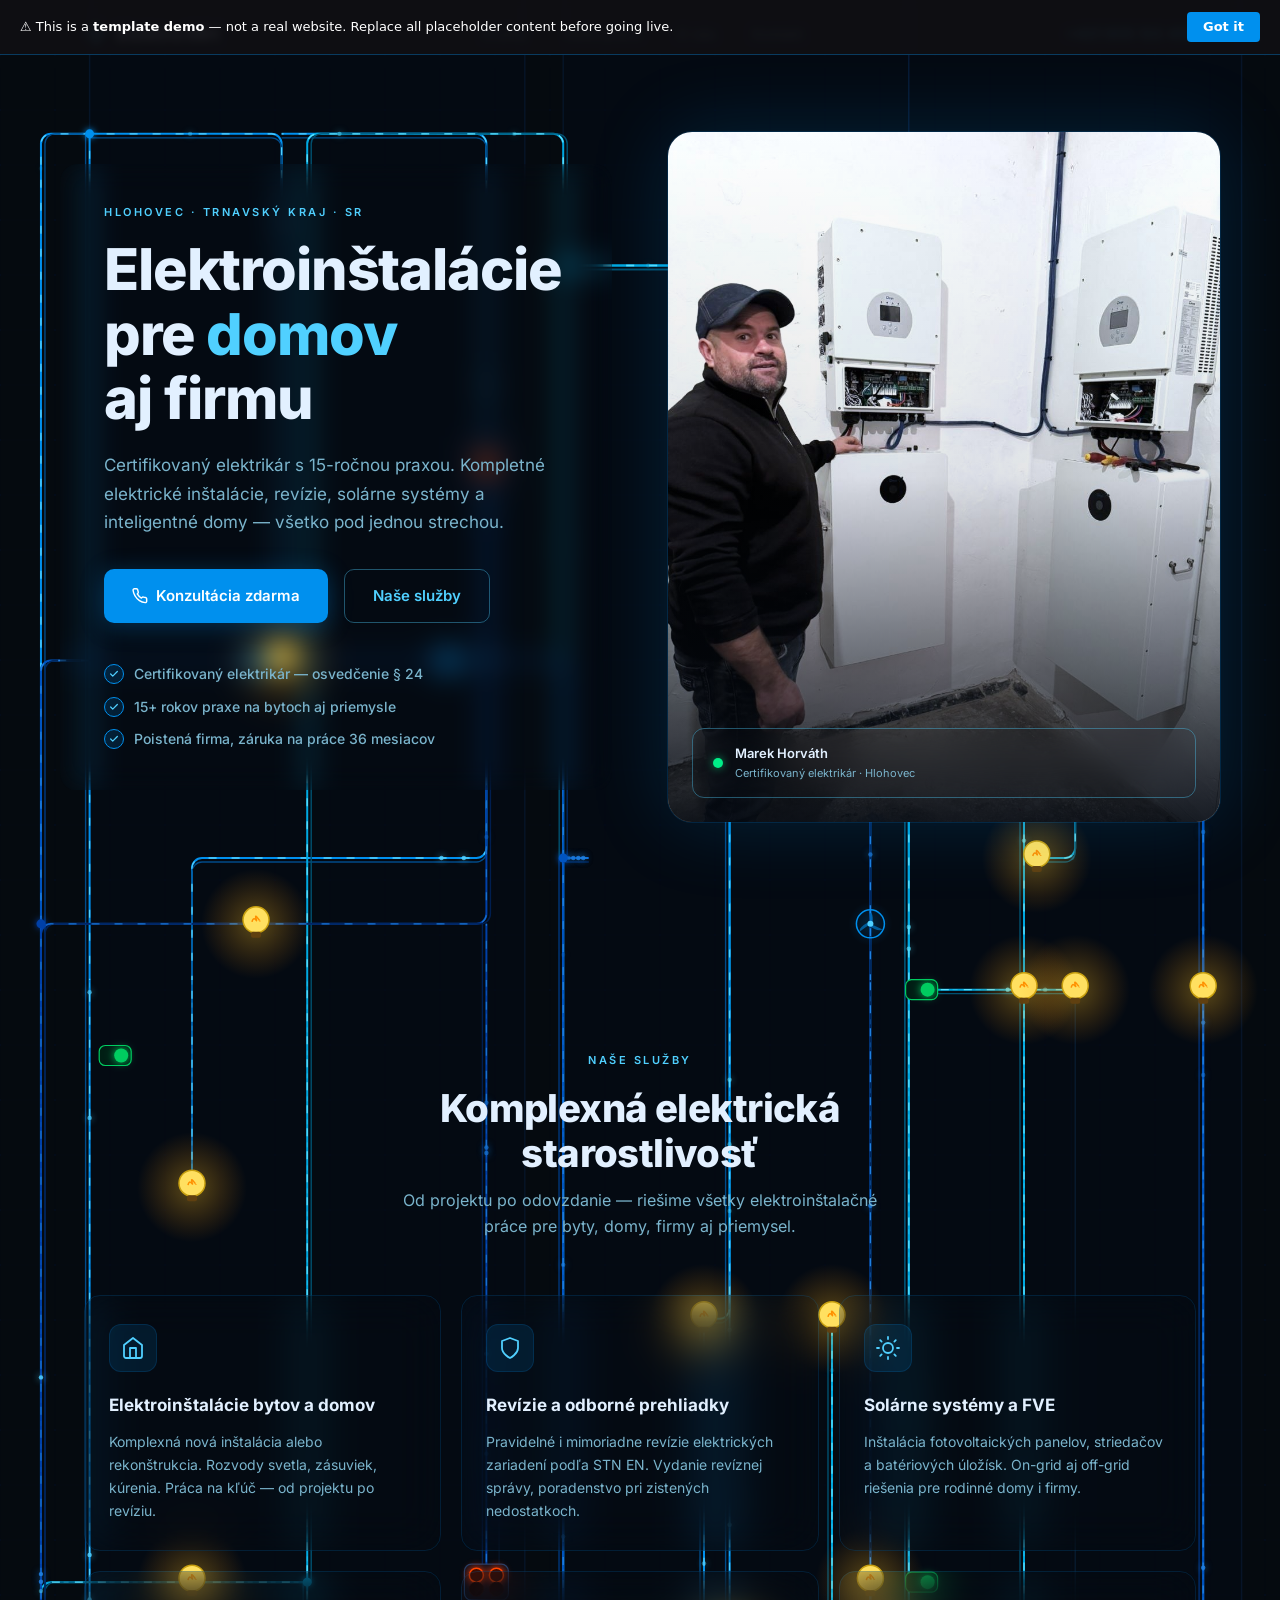
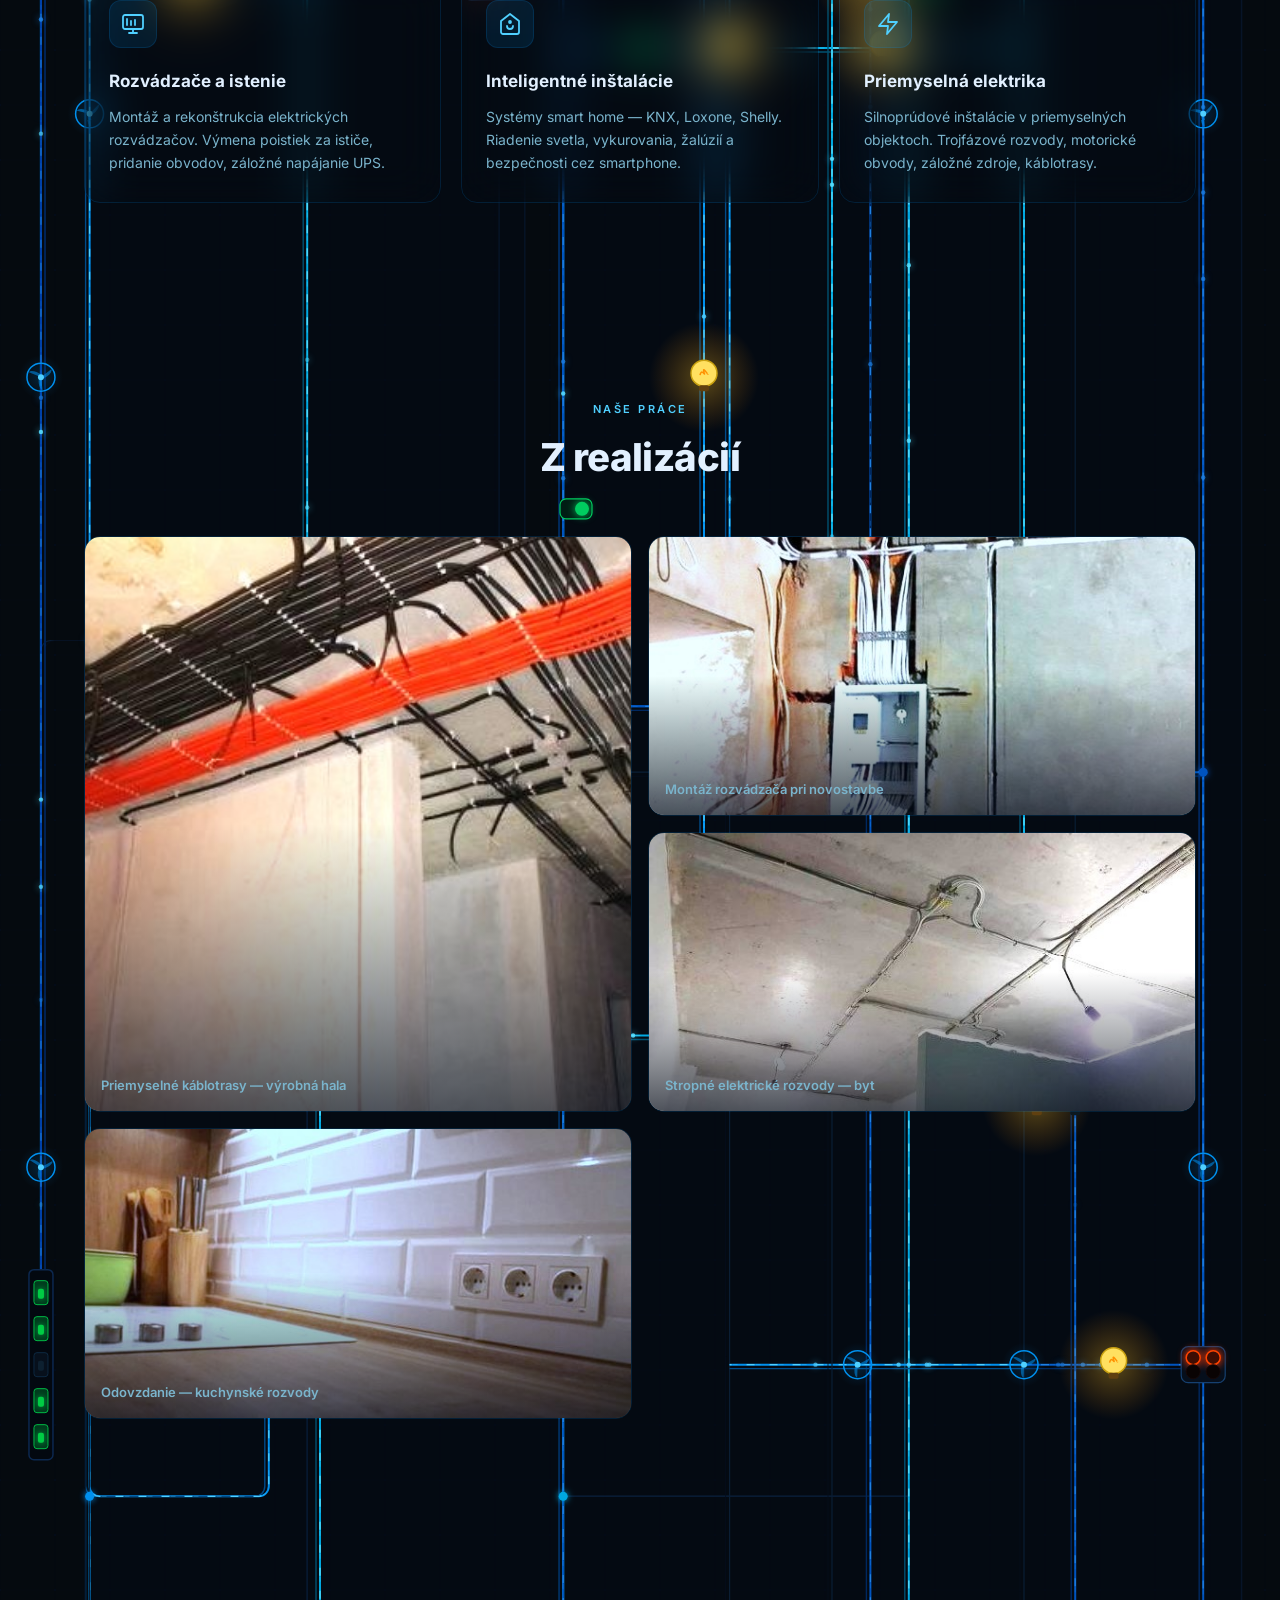
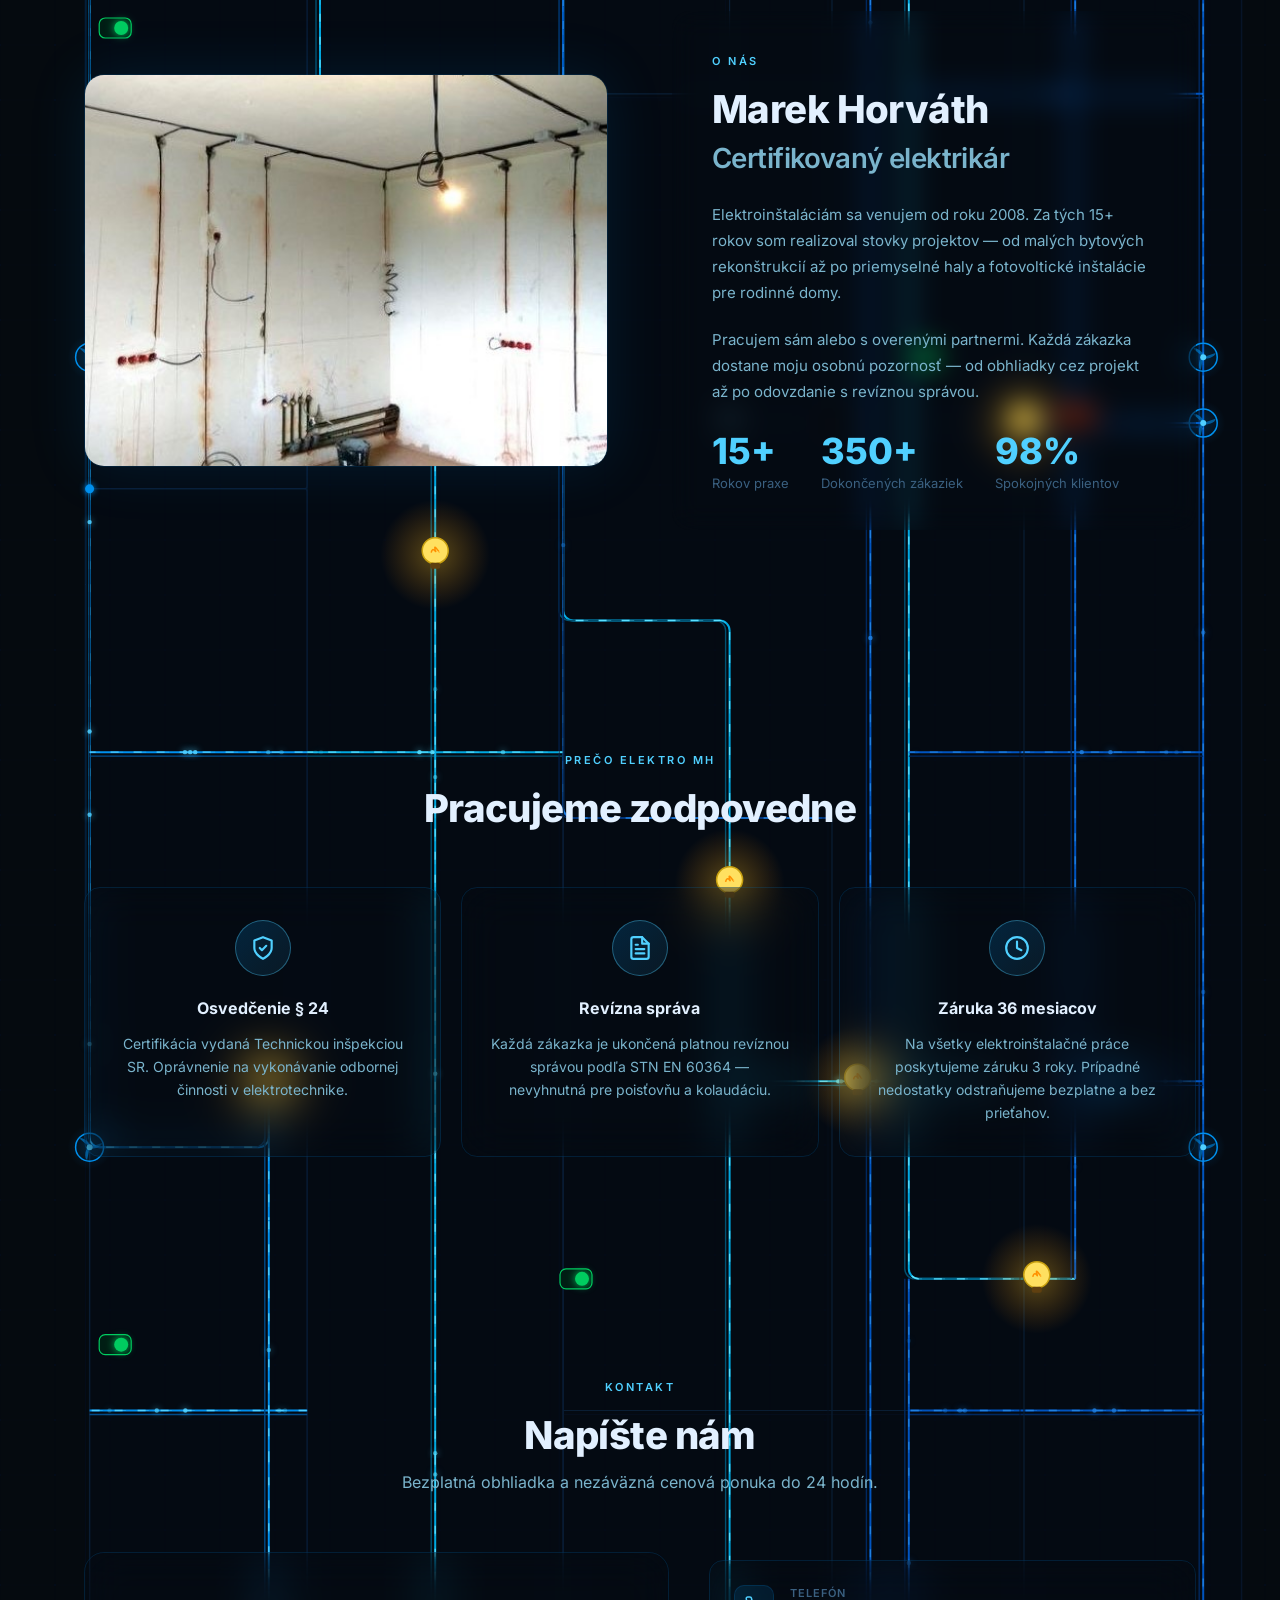
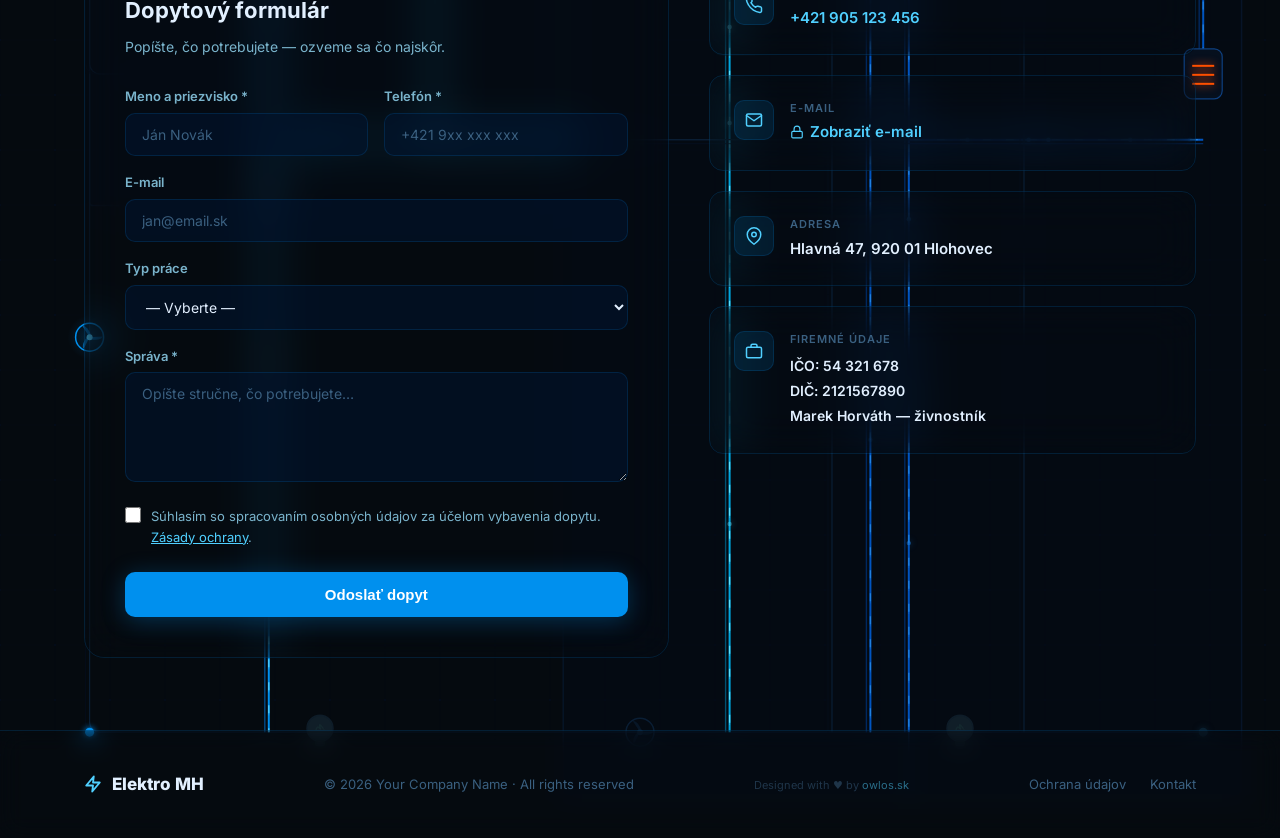
==== commit be9a5457: "fix banner" ====
--- a/index.html
+++ b/index.html
@@ -11,7 +11,7 @@
 /* ── Electrician Template — Designed with love by owlos.sk ── */
 
 /* ── Demo disclaimer banner ── */
-#owlos-demo-banner{position:fixed;top:0;left:0;right:0;z-index:9999;background:rgba(15,15,20,.92);color:#fff;padding:12px 20px;display:flex;align-items:center;justify-content:space-between;gap:16px;font:13px/1.4 system-ui,sans-serif;backdrop-filter:blur(4px);-webkit-backdrop-filter:blur(4px)}
+#owlos-demo-banner{position:fixed;top:0;left:0;right:0;z-index:99999;background:rgba(15,15,20,.95);color:#fff;padding:12px 20px;display:flex;align-items:center;justify-content:space-between;gap:16px;font:13px/1.4 system-ui,sans-serif;backdrop-filter:blur(4px);-webkit-backdrop-filter:blur(4px);border-bottom:1px solid rgba(0,144,238,.35)}
 #owlos-demo-ok{flex-shrink:0;background:#0090ee;color:#fff;border:none;padding:6px 16px;border-radius:4px;cursor:pointer;font:inherit;font-weight:600;white-space:nowrap}
 
 /* ── Reset & root ────────────────────────────────────────── */
@@ -1426,7 +1426,7 @@
 <script>
 /* Demo banner dismissal — localStorage persists across page reloads */
 (function(){
-  var KEY='owlos-demo-dismissed';
+  var KEY='owlos-demo-el'; /* unique per template — avoids collision when testing multiple templates locally */
   var banner=document.getElementById('owlos-demo-banner');
   if(!banner)return;
   if(localStorage.getItem(KEY)){banner.remove();return;}
